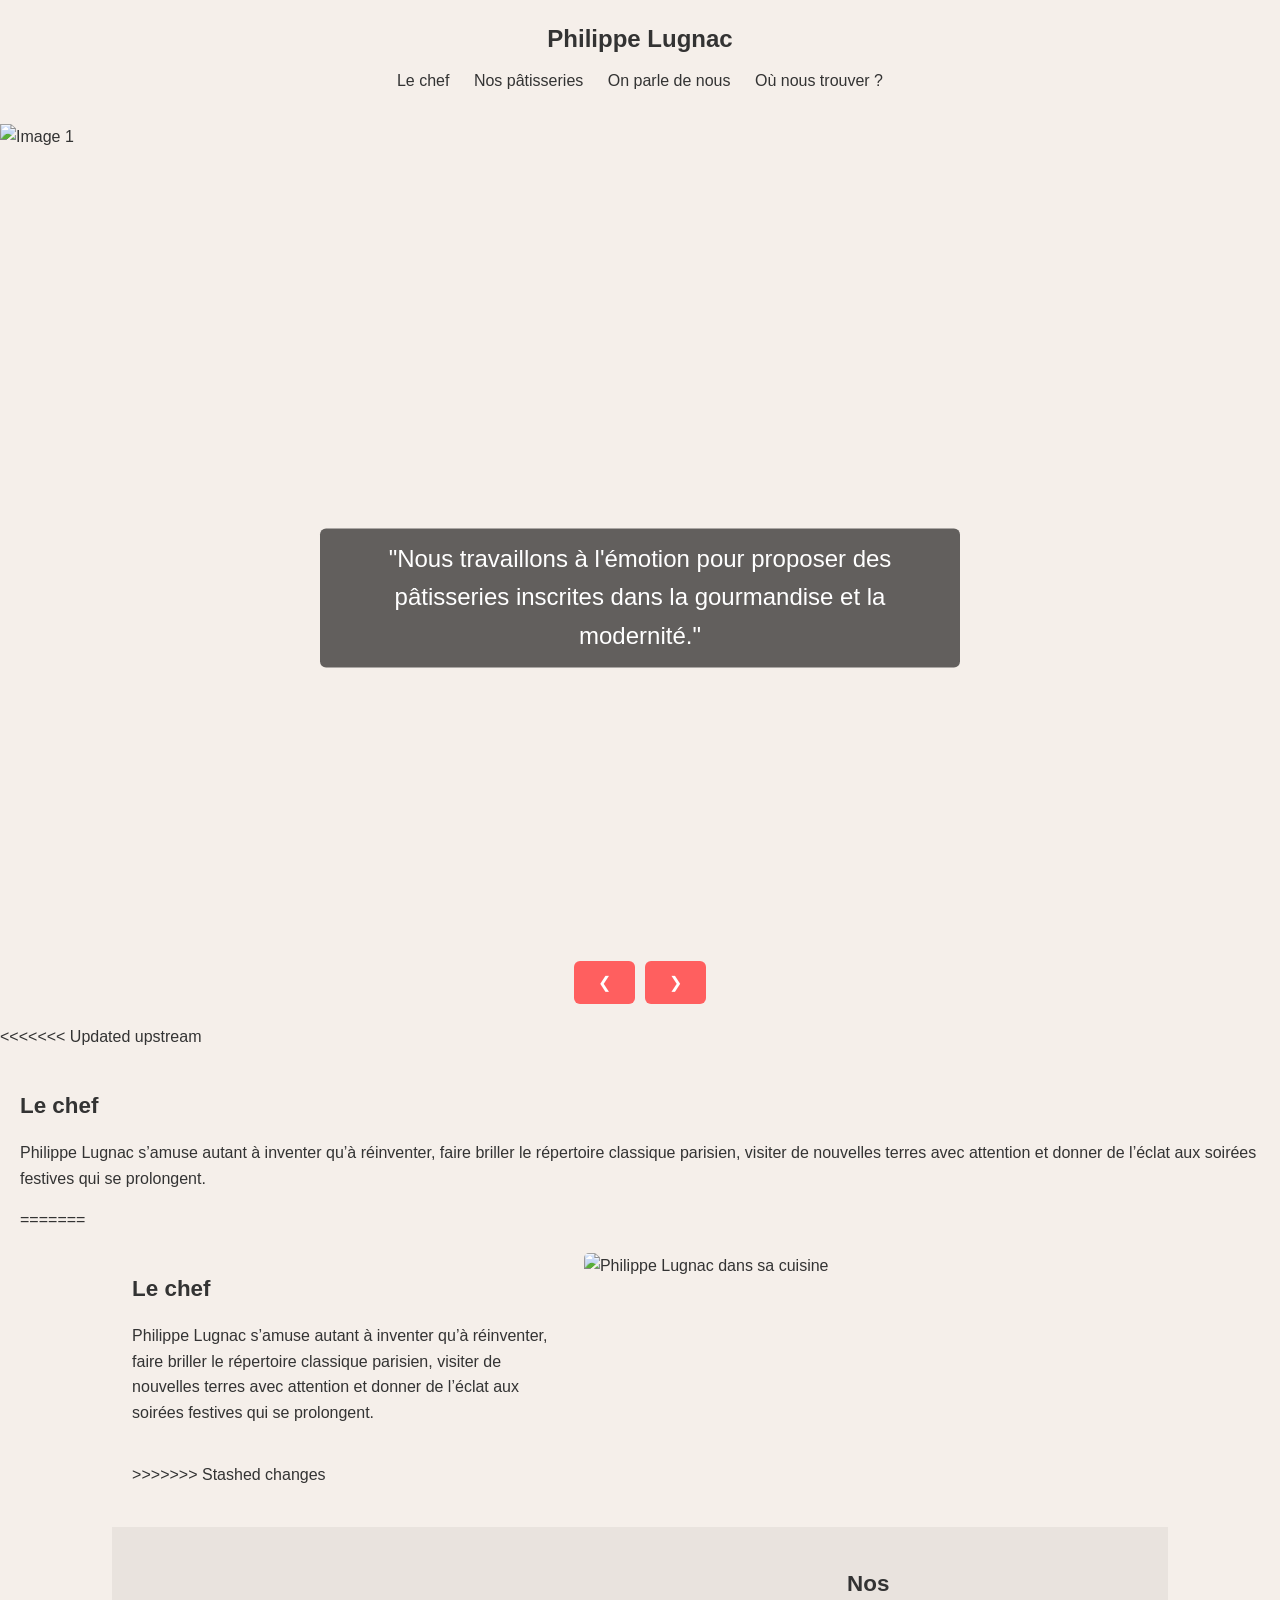
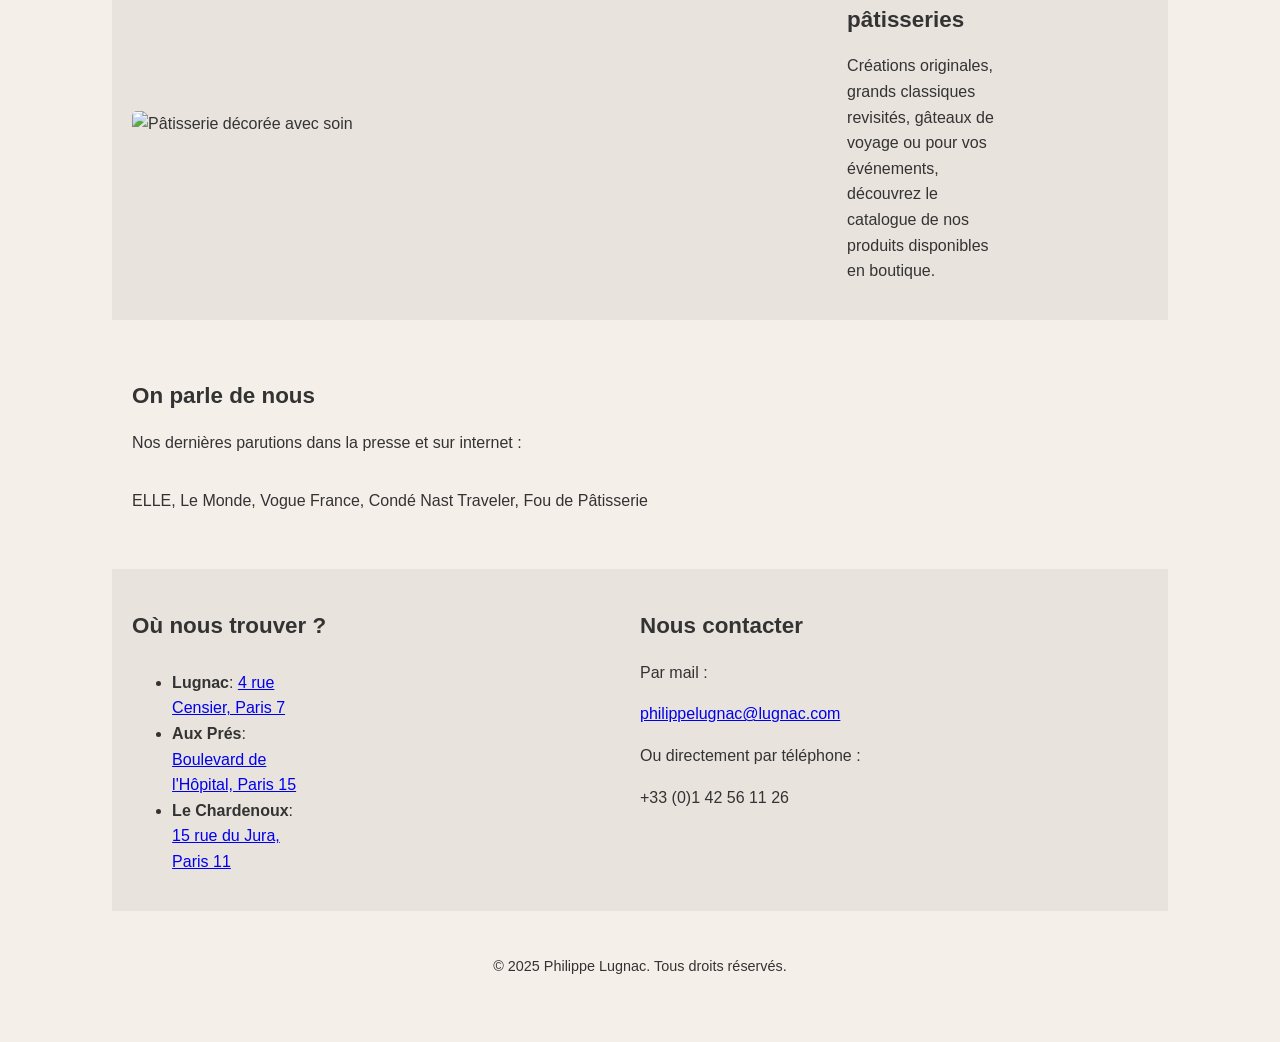
==== index.html @ 6940a1ac "add border to side" ====
<!DOCTYPE html>
<html lang="fr">

<head>
    <meta charset="UTF-8">
    <meta name="viewport" content="width=device-width, initial-scale=1.0">
    <title>Philippe Lugnac - Pâtisseries</title>
    <link rel="stylesheet" href="style.css"/>
</head>

<body>
    <header>
        <h1>Philippe Lugnac</h1>
        <nav>
            <a href="#chef">Le chef</a>
            <a href="#patisseries">Nos pâtisseries</a>
            <a href="#media">On parle de nous</a>
            <a href="#locations">Où nous trouver ?</a>
        </nav>
    </header>

    <div class="hero">
      <div class="carousel">
          <img src="hero-image1.jpg" alt="Image 1" class="carousel-image active">
          <img src="hero-image2.jpg" alt="Image 2" class="carousel-image">
          <img src="hero-image3.jpg" alt="Image 3" class="carousel-image">
          <img src="hero-image4.jpg" alt="Image 4" class="carousel-image">
      </div>
      
      <p class="hero-text">
          "Nous travaillons à l'émotion pour proposer des pâtisseries inscrites dans la gourmandise et la modernité."
      </p>
  
      <div class="carousel-controls">
          <button class="carousel-btn prev" onclick="prevImage()">&#10094;</button>
          <button class="carousel-btn next" onclick="nextImage()">&#10095;</button>
      </div>
    </div>
<<<<<<< Updated upstream
  
    <main>
        <section id="chef" class="chef">
            <div class="content">
                <div>
                    <h2>Le chef</h2>
                    <p>Philippe Lugnac s’amuse autant à inventer qu’à réinventer, faire briller le répertoire classique
                        parisien, visiter de nouvelles terres avec attention et donner de l’éclat aux soirées festives
                        qui se prolongent.</p>
=======

    <div class="flex">
        <div class="border-left"></div>
        <main>
            <section id="chef" class="chef">
                <div class="content">
                    <div>
                        <h2>Le chef</h2>
                        <p>Philippe Lugnac s’amuse autant à inventer qu’à réinventer, faire briller le répertoire
                            classique
                            parisien, visiter de nouvelles terres avec attention et donner de l’éclat aux soirées
                            festives
                            qui se prolongent.</p>
                    </div>
                    <img src="chef.jpg" alt="Philippe Lugnac dans sa cuisine">
>>>>>>> Stashed changes
                </div>
            </section>

            <section id="patisseries" class="patisseries">
                <div class="grid">
                    <img src="gateau.jpg" alt="Pâtisserie décorée avec soin">
                    <div>
                        <h2>Nos pâtisseries</h2>
                        <p>Créations originales, grands classiques revisités, gâteaux de voyage ou pour vos événements,
                            découvrez le catalogue de nos produits disponibles en boutique.</p>
                    </div>
                </div>
            </section>

            <section id="media" class="media">
                <h2>On parle de nous</h2>
                <p>Nos dernières parutions dans la presse et sur internet :</p>
                <div class="content">
                    <p>ELLE, Le Monde, Vogue France, Condé Nast Traveler, Fou de Pâtisserie</p>
                </div>
            </section>

            <section id="locationsContact" class="locationsContact">
                <div>
                    <h2>Où nous trouver ?</h2>
                    <div class="grid">
                        <ul>
                            <li><strong>Lugnac</strong>: <a
                                    href="https://www.google.fr/maps/place/4+Rue+Censier,+75005+Paris/@48.8410919,2.3526616,721m/data=!3m2!1e3!4b1!4m6!3m5!1s0x47e671f1f4104b53:0x43e3cbe39e9ac673!8m2!3d48.8410919!4d2.3552365!16s%2Fg%2F11kj0jx6jg?entry=ttu&g_ep=EgoyMDI1MDIxMS4wIKXMDSoASAFQAw%3D%3D">
                                    4 rue Censier, Paris 7
                                </a>
                            </li>
                            <li><strong>Aux Prés</strong>: <a
                                    href="https://www.google.fr/maps/place/Bd+de+l'H%C3%B4pital,+Paris/@48.8377865,2.3576212,1442m/data=!3m2!1e3!4b1!4m6!3m5!1s0x47e671f486441fa9:0x172c6bb691c3df2e!8m2!3d48.8377865!4d2.3601961!16zL20vMGIwMzY3?entry=ttu&g_ep=EgoyMDI1MDIxMC4wIKXMDSoASAFQAw%3D%3D">
                                    Boulevard de l'Hôpital, Paris 15
                                </a>
                            </li>
                            <li><strong>Le Chardenoux</strong>: <a
                                    href="https://www.google.fr/maps/place/15+Rue+du+Jura,+75013+Paris/@48.8371371,2.3513052,1442m/data=!3m2!1e3!4b1!4m6!3m5!1s0x47e671f2e81a700d:0xc16e8543b4608ac7!8m2!3d48.8371372!4d2.3561761!16s%2Fg%2F11cs6p7qyv?entry=ttu&g_ep=EgoyMDI1MDIxMC4wIKXMDSoASAFQAw%3D%3D">
                                    15 rue du Jura, Paris 11
                                </a>
                            </li>
                        </ul>
                    </div>
                </div>

                <div id="">
                    <h2>Nous contacter</h2>
                    <p>Par mail :</p>
                    <a href="mailto:philippelugnac@lugnac.com">philippelugnac@lugnac.com</a>
                    <p>Ou directement par téléphone : </p>
                    <p>+33 (0)1 42 56 11 26</p>
                </div>
            </section>
        </main>
        <div class="border-right"></div>
    </div>
    <footer>
        <p>&copy; 2025 Philippe Lugnac. Tous droits réservés.</p>
    </footer>
    <script src="script.js"></script>
  </body>
</html>
---- style.css ----
body {
  font-family: Arial, sans-serif;
  line-height: 1.6;
  margin: 0;
  padding: 0;
  color: #333;
  background-color: #F5EFEA;
}

header {
  text-align: center;
  padding: 20px;
  background-color: #F5EFEA;
}

header h1 {
  font-size: 1.5rem;
  margin: 0;
}

nav {
  margin: 10px 0;
}

nav a {
  margin: 0 10px;
  text-decoration: none;
  color: #333;
  font-size: 1rem;
}

.flex {
  display: flex;
  justify-content: space-between;
}

.border-left {
  width: 33%;
  height: 100vh;
}

.border-right {
  width: 33%;
  height: 100vh;
}

.hero {
  position: relative;
  width: 100vw; /* Prend 100% de la largeur de la fenêtre */
  height: 100vh; /* Hauteur égale à la hauteur de la fenêtre */
  overflow: hidden;
}

.carousel {
  position: relative;
  width: 100vw;
  height: 100vh;
}

.carousel-image {
  width: 100vw;
  height: 100vh;
  object-fit: cover; /* Remplit l'espace sans déformation */
  display: none;
  transition: opacity 0.5s ease;
}

.carousel-image.active {
  display: block;
  opacity: 1;
}

.hero-text {
  position: absolute;
  top: 50%;
  left: 50%;
  transform: translate(-50%, -50%);
  color: white;
  background-color: rgba(0, 0, 0, 0.6);
  padding: 12px 24px;
  border-radius: 6px;
  font-size: 24px;
  text-align: center;
  max-width: 80%;
}

.carousel-controls {
  position: absolute;
  bottom: 20px;
  left: 50%;
  transform: translateX(-50%);
  display: flex;
  gap: 10px;
}

.carousel-btn {
  background-color: #ff5f5f;
  color: white;
  padding: 12px 24px;
  border: none;
  border-radius: 6px;
  font-size: 16px;
  cursor: pointer;
  transition: background-color 0.3s ease;
}

.carousel-btn:hover {
  background-color: #e04d4d;
}

@media (max-width: 768px) {
  .hero-text {
      font-size: 18px;
      padding: 8px 16px;
  }

  .carousel-btn {
      padding: 10px 20px;
      font-size: 14px;
  }
}

section {
  padding: 20px;
}

.chef, .patisseries, .media, .locationsContact {
  margin-bottom: 20px;
}

.chef img {
  width: 564px;
  height: 702px;
}

.patisseries {
  background-color: #e9e3de;
}

.patisseries img {
  width: 710px;
  height: 533px;
}

.locationsContact {
  background-color: #e9e3de;
  display: flex;
  justify-content: space-around;
}

.locationsContact img {
  width: 564px;
  height: 404px;
}

h2 {
  font-size: 1.4rem;
  margin-bottom: 10px;
}

.content {
  display: flex;
  flex-wrap: wrap;
  gap: 20px;
}

.grid {
  display: grid;
  align-items: center; 
  grid-template-columns: 1fr 1fr 1fr;
  column-gap: 5px;
}

.content img {
  max-width: 100%;
  height: auto;
  border-radius: 5px;
}

.content div {
  flex: 1 1 300px;
}

footer {
  text-align: center;
  padding: 10px;
  background-color: #F5EFEA;
  font-size: 0.9rem;
}
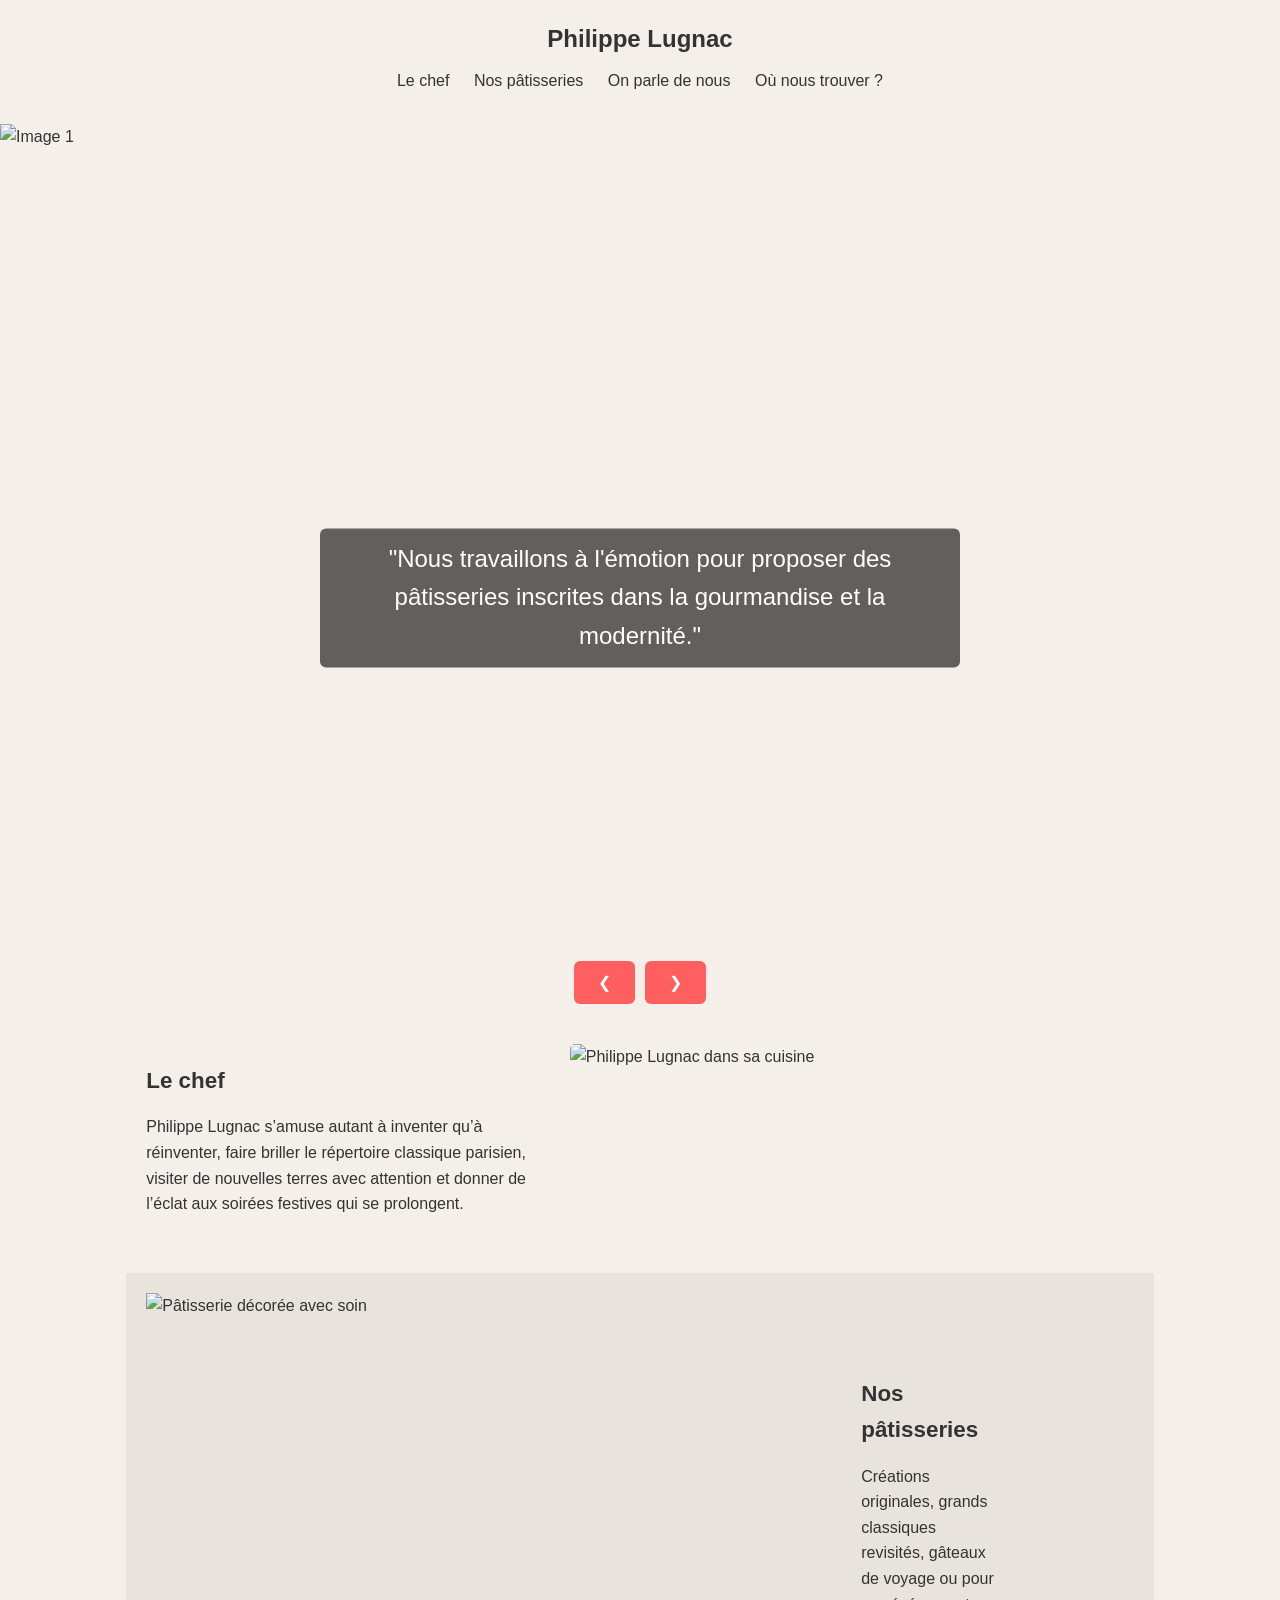
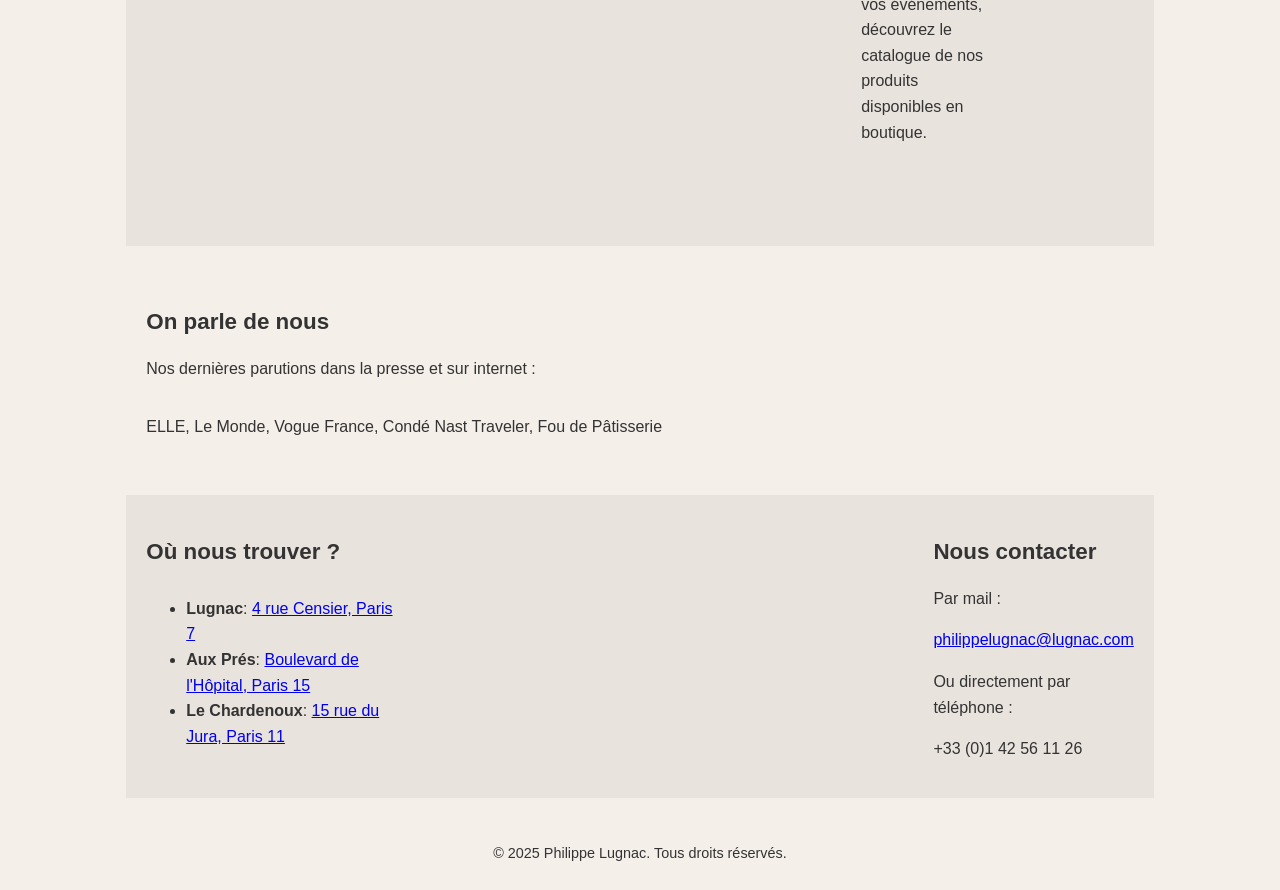
==== commit b127c0d4: "fix github" ====
--- a/index.html
+++ b/index.html
@@ -36,17 +36,6 @@
           <button class="carousel-btn next" onclick="nextImage()">&#10095;</button>
       </div>
     </div>
-<<<<<<< Updated upstream
-  
-    <main>
-        <section id="chef" class="chef">
-            <div class="content">
-                <div>
-                    <h2>Le chef</h2>
-                    <p>Philippe Lugnac s’amuse autant à inventer qu’à réinventer, faire briller le répertoire classique
-                        parisien, visiter de nouvelles terres avec attention et donner de l’éclat aux soirées festives
-                        qui se prolongent.</p>
-=======
 
     <div class="flex">
         <div class="border-left"></div>
@@ -62,7 +51,6 @@
                             qui se prolongent.</p>
                     </div>
                     <img src="chef.jpg" alt="Philippe Lugnac dans sa cuisine">
->>>>>>> Stashed changes
                 </div>
             </section>
 
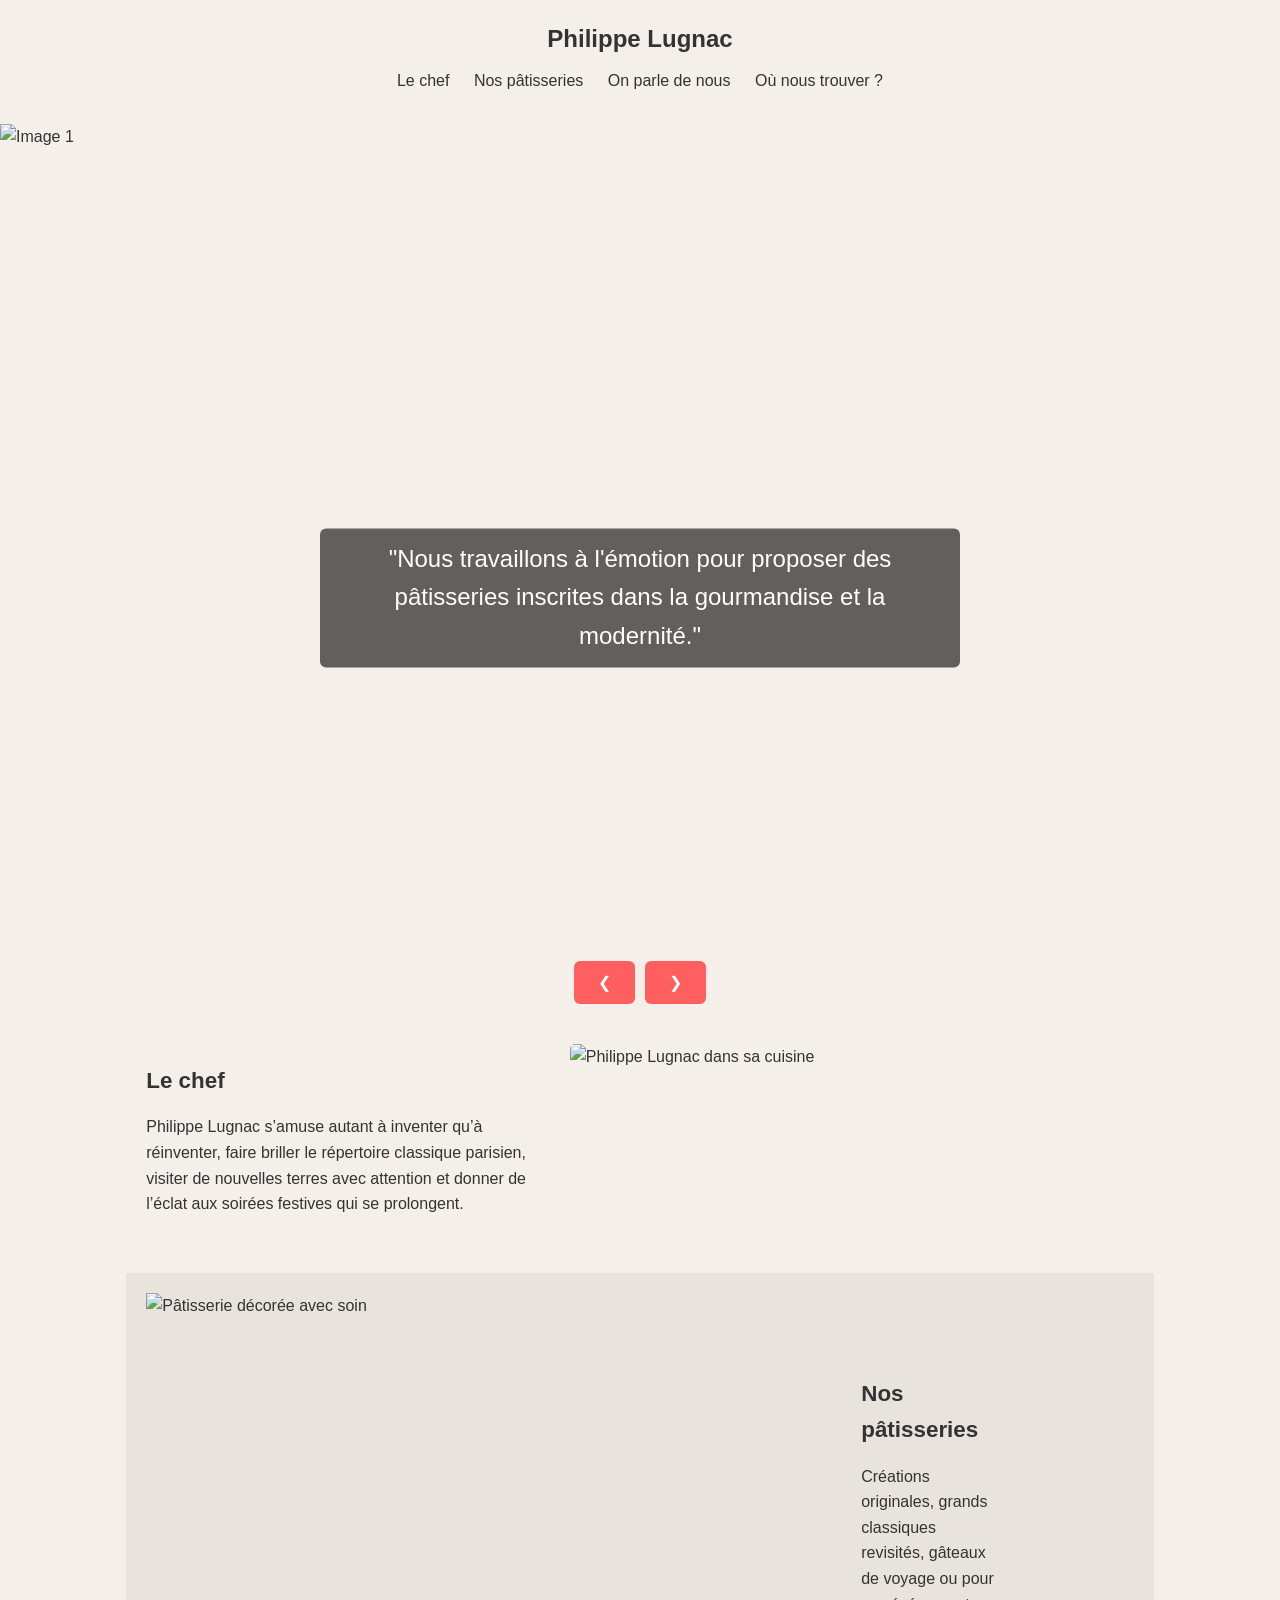
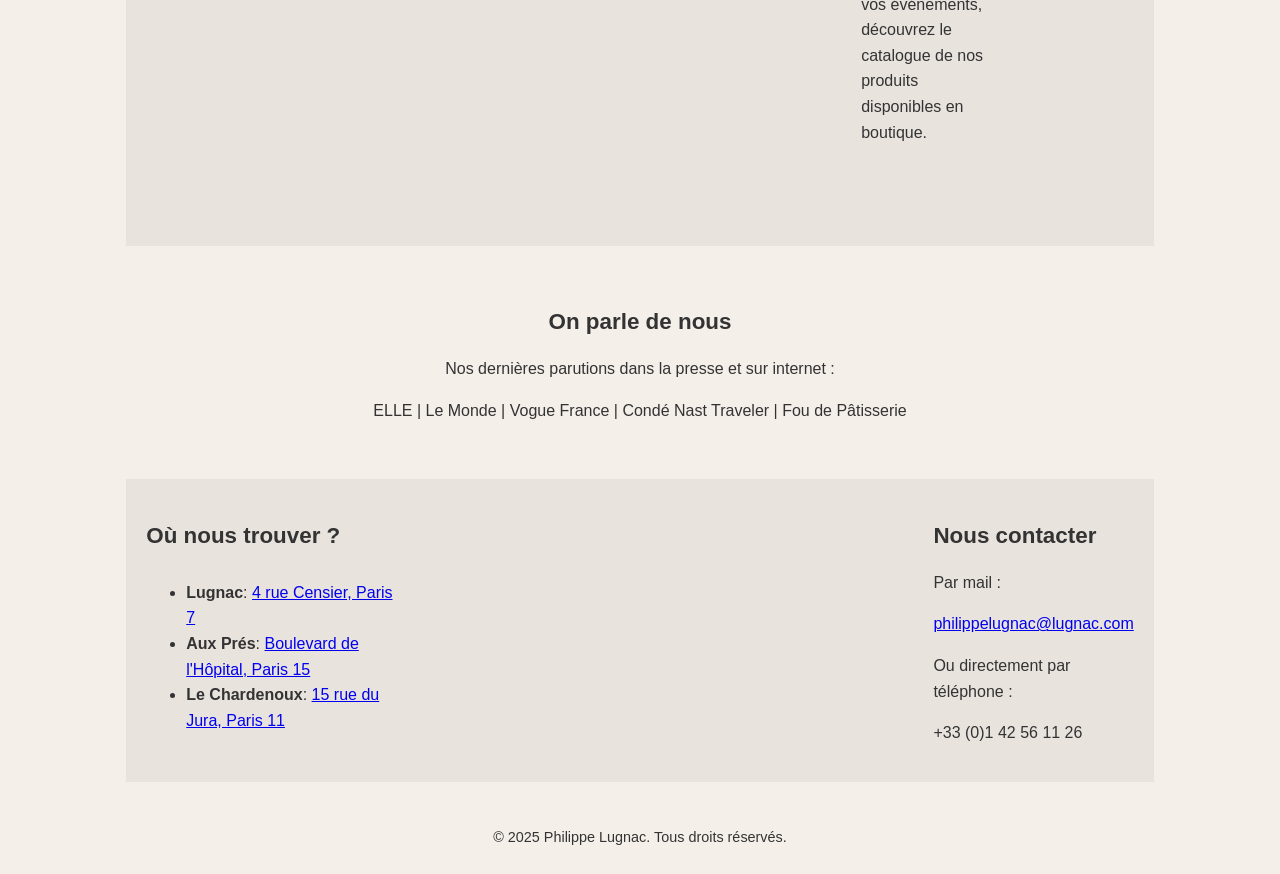
==== commit d3e174d9: "commit" ====
--- a/index.html
+++ b/index.html
@@ -68,8 +68,8 @@
             <section id="media" class="media">
                 <h2>On parle de nous</h2>
                 <p>Nos dernières parutions dans la presse et sur internet :</p>
-                <div class="content">
-                    <p>ELLE, Le Monde, Vogue France, Condé Nast Traveler, Fou de Pâtisserie</p>
+                <div>
+                    <p>ELLE | Le Monde | Vogue France | Condé Nast Traveler | Fou de Pâtisserie</p>
                 </div>
             </section>
 
--- a/style.css
+++ b/style.css
@@ -148,6 +148,10 @@
   justify-content: space-around;
 }
 
+.media {
+  text-align: center;
+}
+
 .locationsContact img {
   width: 564px;
   height: 404px;
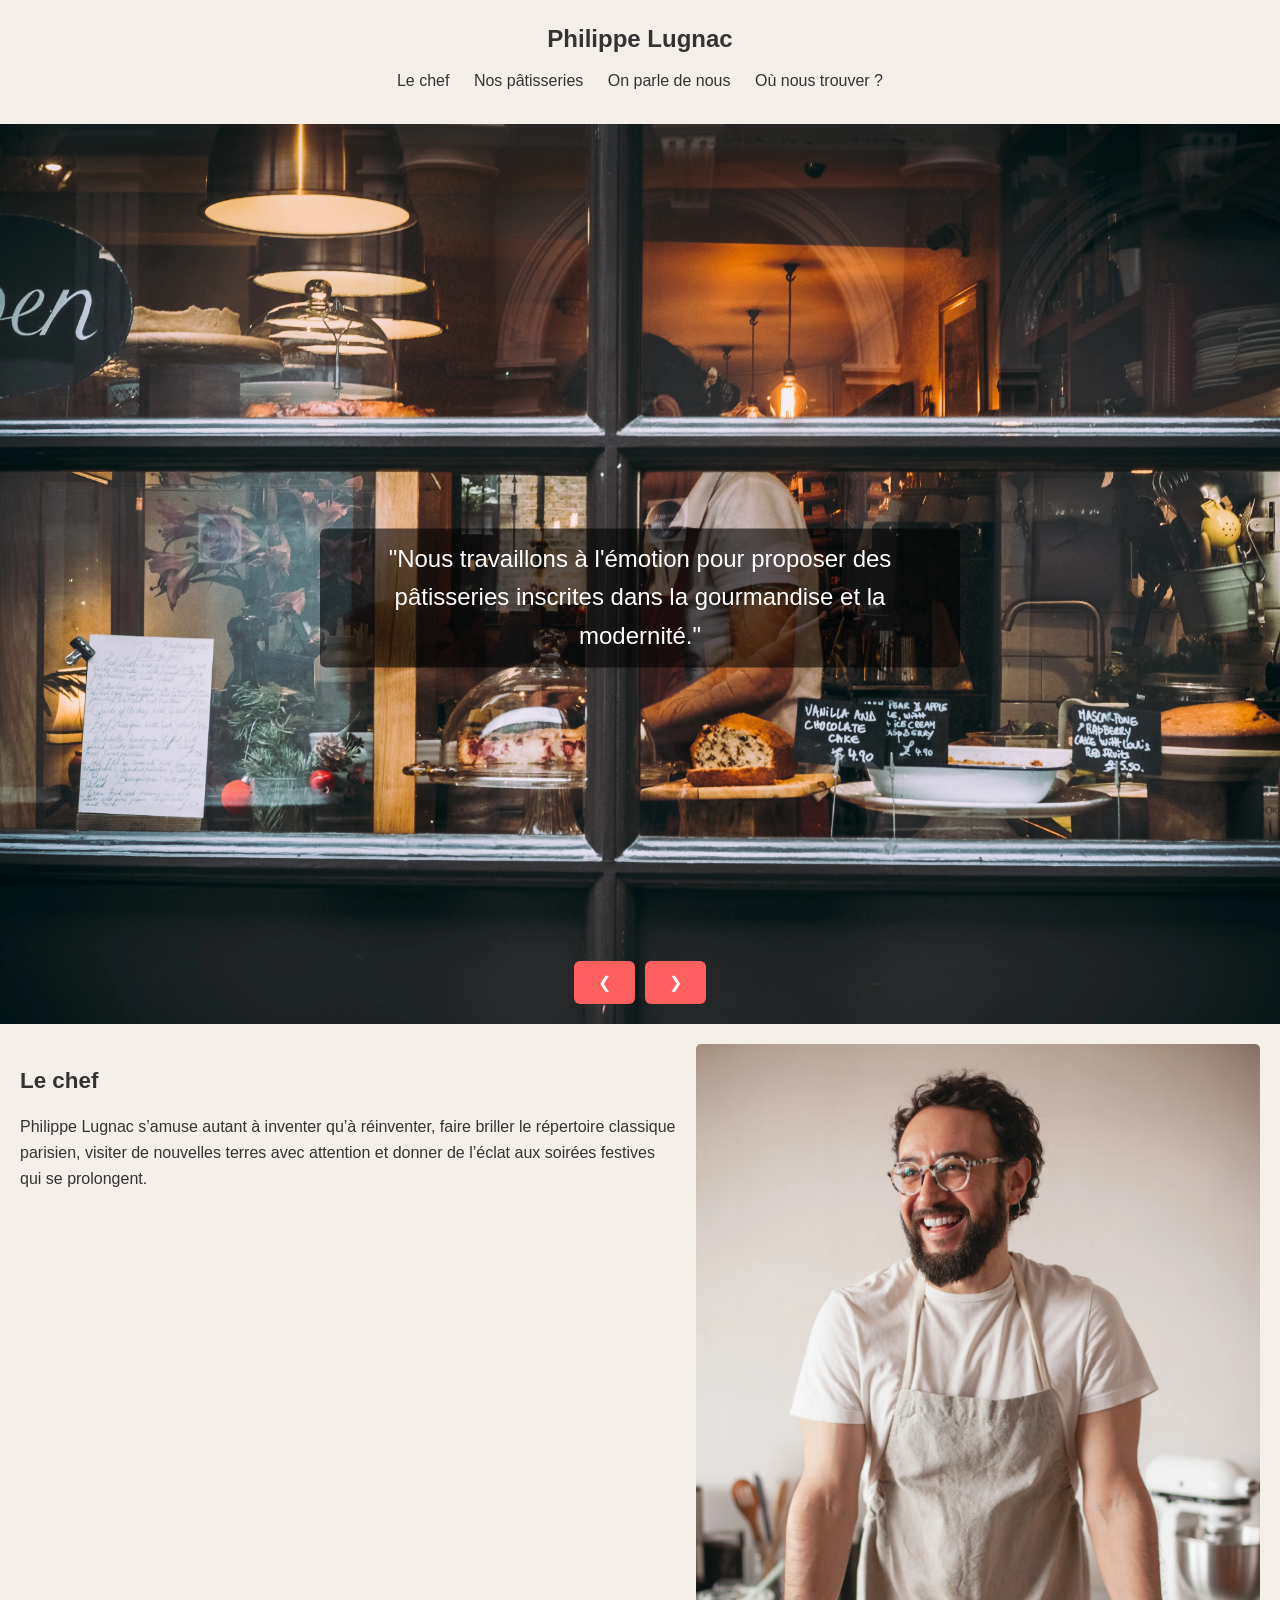
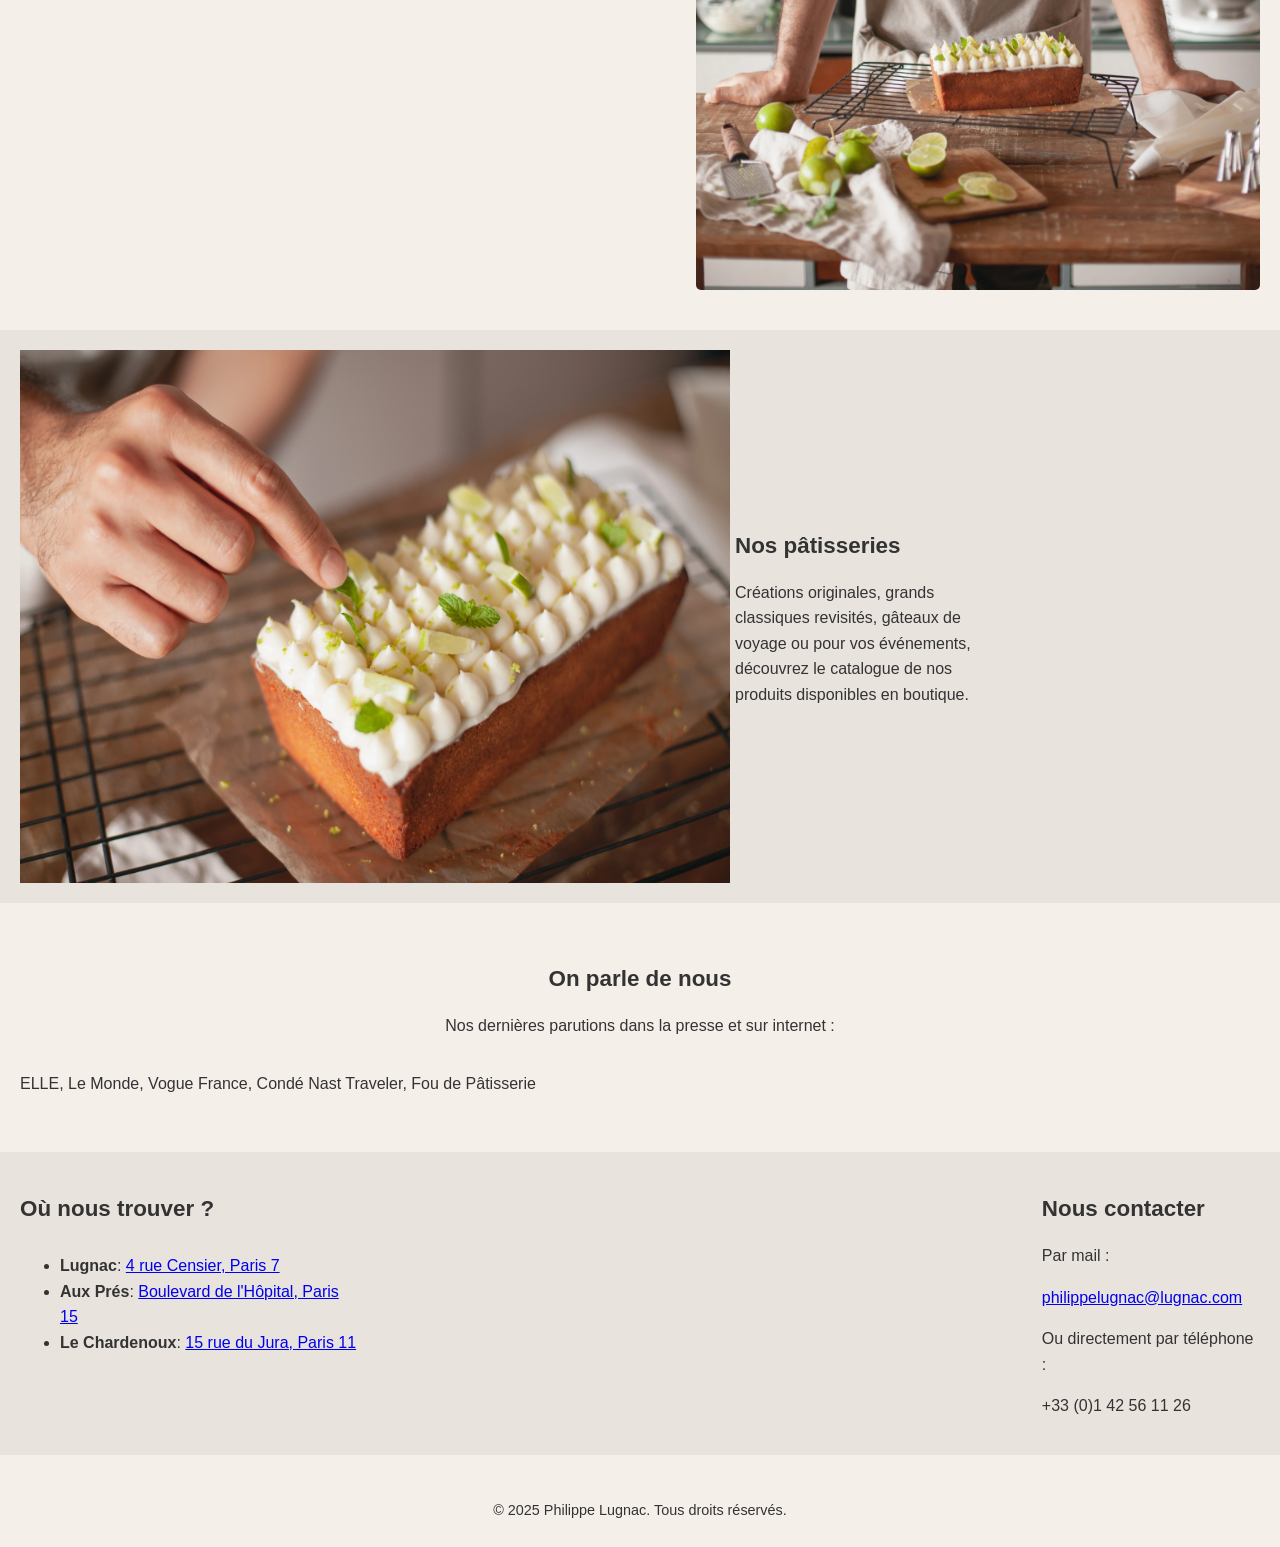
==== commit 1cccd517: "change to webp" ====
--- a/index.html
+++ b/index.html
@@ -21,10 +21,10 @@
 
     <div class="hero">
       <div class="carousel">
-          <img src="hero-image1.jpg" alt="Image 1" class="carousel-image active">
-          <img src="hero-image2.jpg" alt="Image 2" class="carousel-image">
-          <img src="hero-image3.jpg" alt="Image 3" class="carousel-image">
-          <img src="hero-image4.jpg" alt="Image 4" class="carousel-image">
+          <img src="hero-image1.webp" alt="Image 1" class="carousel-image active">
+          <img src="hero-image2.webp" alt="Image 2" class="carousel-image">
+          <img src="hero-image3.webp" alt="Image 3" class="carousel-image">
+          <img src="hero-image4.webp" alt="Image 4" class="carousel-image">
       </div>
       
       <p class="hero-text">
@@ -36,78 +36,73 @@
           <button class="carousel-btn next" onclick="nextImage()">&#10095;</button>
       </div>
     </div>
+  
+    <main>
+        <section id="chef" class="chef">
+            <div class="content">
+                <div>
+                    <h2>Le chef</h2>
+                    <p>Philippe Lugnac s’amuse autant à inventer qu’à réinventer, faire briller le répertoire classique
+                        parisien, visiter de nouvelles terres avec attention et donner de l’éclat aux soirées festives
+                        qui se prolongent.</p>
+                </div>
+                <img src="chef.webp" alt="Philippe Lugnac dans sa cuisine">
+            </div>
+        </section>
 
-    <div class="flex">
-        <div class="border-left"></div>
-        <main>
-            <section id="chef" class="chef">
-                <div class="content">
-                    <div>
-                        <h2>Le chef</h2>
-                        <p>Philippe Lugnac s’amuse autant à inventer qu’à réinventer, faire briller le répertoire
-                            classique
-                            parisien, visiter de nouvelles terres avec attention et donner de l’éclat aux soirées
-                            festives
-                            qui se prolongent.</p>
-                    </div>
-                    <img src="chef.jpg" alt="Philippe Lugnac dans sa cuisine">
+        <section id="patisseries" class="patisseries">
+            <div class="grid">
+                <img src="gateau.webp" alt="Pâtisserie décorée avec soin">
+                <div>
+                    <h2>Nos pâtisseries</h2>
+                    <p>Créations originales, grands classiques revisités, gâteaux de voyage ou pour vos événements,
+                        découvrez le catalogue de nos produits disponibles en boutique.</p>
                 </div>
-            </section>
+            </div>
+        </section>
 
-            <section id="patisseries" class="patisseries">
+        <section id="media" class="media">
+            <h2>On parle de nous</h2>
+            <p>Nos dernières parutions dans la presse et sur internet :</p>
+            <div class="content">
+                <p>ELLE, Le Monde, Vogue France, Condé Nast Traveler, Fou de Pâtisserie</p>
+            </div>
+        </section>
+
+        <section id="locationsContact" class="locationsContact">
+            <div>
+                <h2>Où nous trouver ?</h2>
                 <div class="grid">
-                    <img src="gateau.jpg" alt="Pâtisserie décorée avec soin">
-                    <div>
-                        <h2>Nos pâtisseries</h2>
-                        <p>Créations originales, grands classiques revisités, gâteaux de voyage ou pour vos événements,
-                            découvrez le catalogue de nos produits disponibles en boutique.</p>
-                    </div>
+                    <ul>
+                        <li><strong>Lugnac</strong>: <a
+                                href="https://www.google.fr/maps/place/4+Rue+Censier,+75005+Paris/@48.8410919,2.3526616,721m/data=!3m2!1e3!4b1!4m6!3m5!1s0x47e671f1f4104b53:0x43e3cbe39e9ac673!8m2!3d48.8410919!4d2.3552365!16s%2Fg%2F11kj0jx6jg?entry=ttu&g_ep=EgoyMDI1MDIxMS4wIKXMDSoASAFQAw%3D%3D">
+                                4 rue Censier, Paris 7
+                            </a>
+                        </li>
+                        <li><strong>Aux Prés</strong>: <a
+                                href="https://www.google.fr/maps/place/Bd+de+l'H%C3%B4pital,+Paris/@48.8377865,2.3576212,1442m/data=!3m2!1e3!4b1!4m6!3m5!1s0x47e671f486441fa9:0x172c6bb691c3df2e!8m2!3d48.8377865!4d2.3601961!16zL20vMGIwMzY3?entry=ttu&g_ep=EgoyMDI1MDIxMC4wIKXMDSoASAFQAw%3D%3D">
+                                Boulevard de l'Hôpital, Paris 15
+                            </a>
+                        </li>
+                        <li><strong>Le Chardenoux</strong>: <a
+                                href="https://www.google.fr/maps/place/15+Rue+du+Jura,+75013+Paris/@48.8371371,2.3513052,1442m/data=!3m2!1e3!4b1!4m6!3m5!1s0x47e671f2e81a700d:0xc16e8543b4608ac7!8m2!3d48.8371372!4d2.3561761!16s%2Fg%2F11cs6p7qyv?entry=ttu&g_ep=EgoyMDI1MDIxMC4wIKXMDSoASAFQAw%3D%3D">
+                                15 rue du Jura, Paris 11
+                            </a>
+                        </li>
+                    </ul>
                 </div>
-            </section>
+            </div>
 
-            <section id="media" class="media">
-                <h2>On parle de nous</h2>
-                <p>Nos dernières parutions dans la presse et sur internet :</p>
-                <div>
-                    <p>ELLE | Le Monde | Vogue France | Condé Nast Traveler | Fou de Pâtisserie</p>
-                </div>
-            </section>
+            <div id="">
+                <h2>Nous contacter</h2>
+                <p>Par mail :</p>
+                <a href="mailto:philippelugnac@lugnac.com">philippelugnac@lugnac.com</a>
+                <p>Ou directement par téléphone : </p>
+                <p>+33 (0)1 42 56 11 26</p>
+            </div>
+        </section>
+    </main>
 
-            <section id="locationsContact" class="locationsContact">
-                <div>
-                    <h2>Où nous trouver ?</h2>
-                    <div class="grid">
-                        <ul>
-                            <li><strong>Lugnac</strong>: <a
-                                    href="https://www.google.fr/maps/place/4+Rue+Censier,+75005+Paris/@48.8410919,2.3526616,721m/data=!3m2!1e3!4b1!4m6!3m5!1s0x47e671f1f4104b53:0x43e3cbe39e9ac673!8m2!3d48.8410919!4d2.3552365!16s%2Fg%2F11kj0jx6jg?entry=ttu&g_ep=EgoyMDI1MDIxMS4wIKXMDSoASAFQAw%3D%3D">
-                                    4 rue Censier, Paris 7
-                                </a>
-                            </li>
-                            <li><strong>Aux Prés</strong>: <a
-                                    href="https://www.google.fr/maps/place/Bd+de+l'H%C3%B4pital,+Paris/@48.8377865,2.3576212,1442m/data=!3m2!1e3!4b1!4m6!3m5!1s0x47e671f486441fa9:0x172c6bb691c3df2e!8m2!3d48.8377865!4d2.3601961!16zL20vMGIwMzY3?entry=ttu&g_ep=EgoyMDI1MDIxMC4wIKXMDSoASAFQAw%3D%3D">
-                                    Boulevard de l'Hôpital, Paris 15
-                                </a>
-                            </li>
-                            <li><strong>Le Chardenoux</strong>: <a
-                                    href="https://www.google.fr/maps/place/15+Rue+du+Jura,+75013+Paris/@48.8371371,2.3513052,1442m/data=!3m2!1e3!4b1!4m6!3m5!1s0x47e671f2e81a700d:0xc16e8543b4608ac7!8m2!3d48.8371372!4d2.3561761!16s%2Fg%2F11cs6p7qyv?entry=ttu&g_ep=EgoyMDI1MDIxMC4wIKXMDSoASAFQAw%3D%3D">
-                                    15 rue du Jura, Paris 11
-                                </a>
-                            </li>
-                        </ul>
-                    </div>
-                </div>
-
-                <div id="">
-                    <h2>Nous contacter</h2>
-                    <p>Par mail :</p>
-                    <a href="mailto:philippelugnac@lugnac.com">philippelugnac@lugnac.com</a>
-                    <p>Ou directement par téléphone : </p>
-                    <p>+33 (0)1 42 56 11 26</p>
-                </div>
-            </section>
-        </main>
-        <div class="border-right"></div>
-    </div>
     <footer>
         <p>&copy; 2025 Philippe Lugnac. Tous droits réservés.</p>
     </footer>
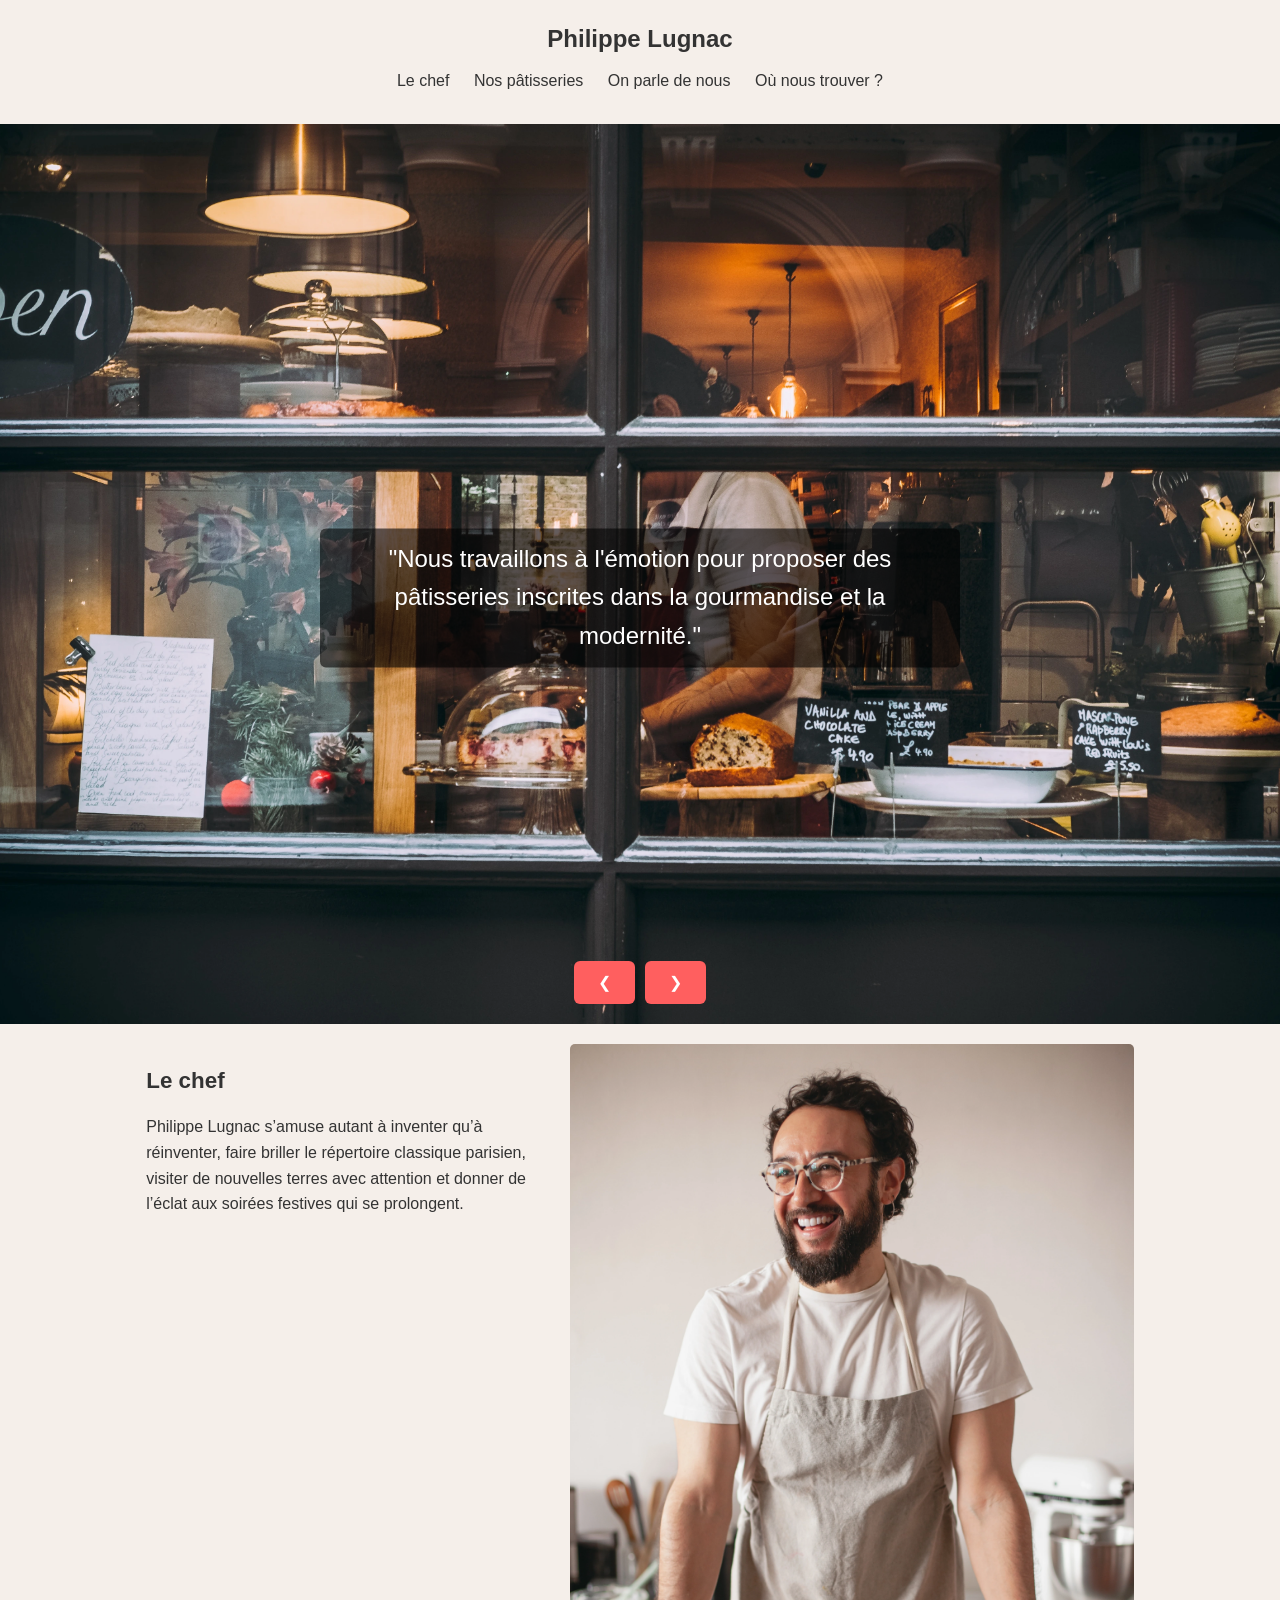
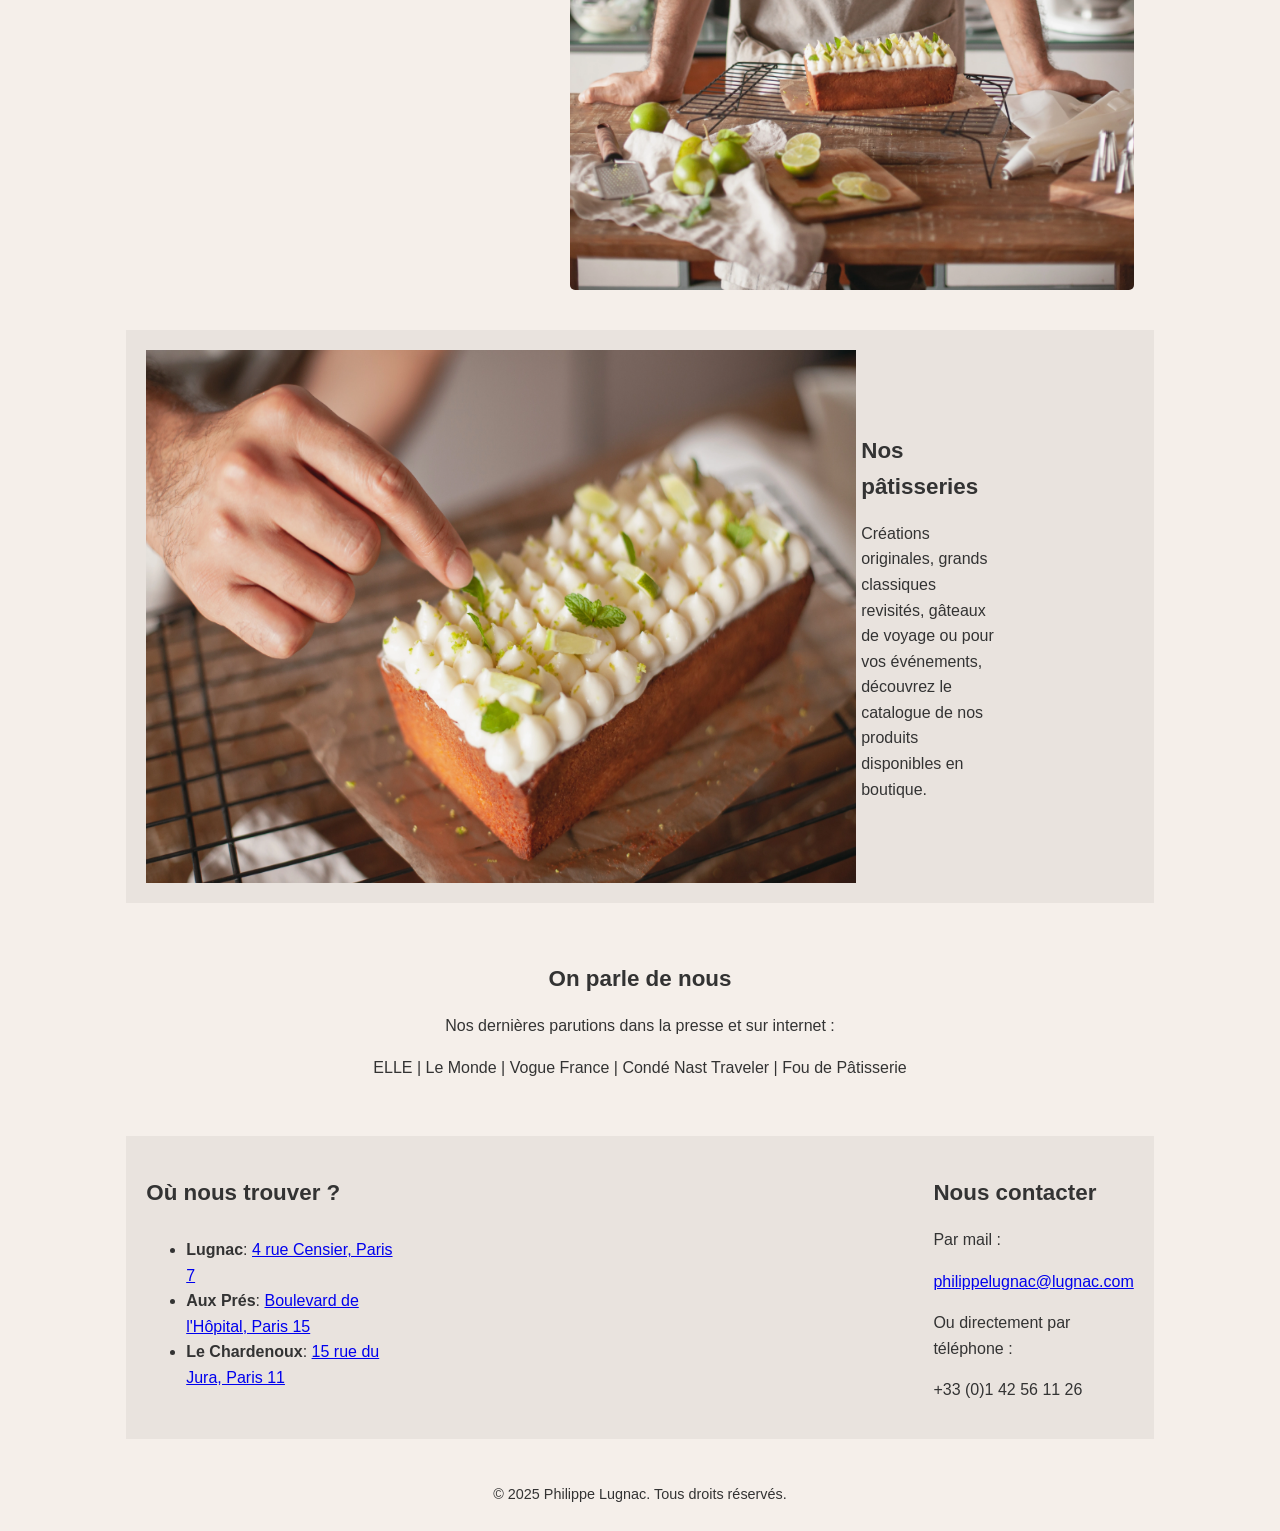
==== commit 356ded08: "change to webp" ====
--- a/index.html
+++ b/index.html
@@ -36,73 +36,78 @@
           <button class="carousel-btn next" onclick="nextImage()">&#10095;</button>
       </div>
     </div>
-  
-    <main>
-        <section id="chef" class="chef">
-            <div class="content">
+
+    <div class="flex">
+        <div class="border-left"></div>
+        <main>
+            <section id="chef" class="chef">
+                <div class="content">
+                    <div>
+                        <h2>Le chef</h2>
+                        <p>Philippe Lugnac s’amuse autant à inventer qu’à réinventer, faire briller le répertoire
+                            classique
+                            parisien, visiter de nouvelles terres avec attention et donner de l’éclat aux soirées
+                            festives
+                            qui se prolongent.</p>
+                    </div>
+                    <img src="chef.webp" alt="Philippe Lugnac dans sa cuisine">
+                </div>
+            </section>
+
+            <section id="patisseries" class="patisseries">
+                <div class="grid">
+                    <img src="gateau.webp" alt="Pâtisserie décorée avec soin">
+                    <div>
+                        <h2>Nos pâtisseries</h2>
+                        <p>Créations originales, grands classiques revisités, gâteaux de voyage ou pour vos événements,
+                            découvrez le catalogue de nos produits disponibles en boutique.</p>
+                    </div>
+                </div>
+            </section>
+
+            <section id="media" class="media">
+                <h2>On parle de nous</h2>
+                <p>Nos dernières parutions dans la presse et sur internet :</p>
                 <div>
-                    <h2>Le chef</h2>
-                    <p>Philippe Lugnac s’amuse autant à inventer qu’à réinventer, faire briller le répertoire classique
-                        parisien, visiter de nouvelles terres avec attention et donner de l’éclat aux soirées festives
-                        qui se prolongent.</p>
+                    <p>ELLE | Le Monde | Vogue France | Condé Nast Traveler | Fou de Pâtisserie</p>
                 </div>
-                <img src="chef.webp" alt="Philippe Lugnac dans sa cuisine">
-            </div>
-        </section>
+            </section>
 
-        <section id="patisseries" class="patisseries">
-            <div class="grid">
-                <img src="gateau.webp" alt="Pâtisserie décorée avec soin">
+            <section id="locationsContact" class="locationsContact">
                 <div>
-                    <h2>Nos pâtisseries</h2>
-                    <p>Créations originales, grands classiques revisités, gâteaux de voyage ou pour vos événements,
-                        découvrez le catalogue de nos produits disponibles en boutique.</p>
+                    <h2>Où nous trouver ?</h2>
+                    <div class="grid">
+                        <ul>
+                            <li><strong>Lugnac</strong>: <a
+                                    href="https://www.google.fr/maps/place/4+Rue+Censier,+75005+Paris/@48.8410919,2.3526616,721m/data=!3m2!1e3!4b1!4m6!3m5!1s0x47e671f1f4104b53:0x43e3cbe39e9ac673!8m2!3d48.8410919!4d2.3552365!16s%2Fg%2F11kj0jx6jg?entry=ttu&g_ep=EgoyMDI1MDIxMS4wIKXMDSoASAFQAw%3D%3D">
+                                    4 rue Censier, Paris 7
+                                </a>
+                            </li>
+                            <li><strong>Aux Prés</strong>: <a
+                                    href="https://www.google.fr/maps/place/Bd+de+l'H%C3%B4pital,+Paris/@48.8377865,2.3576212,1442m/data=!3m2!1e3!4b1!4m6!3m5!1s0x47e671f486441fa9:0x172c6bb691c3df2e!8m2!3d48.8377865!4d2.3601961!16zL20vMGIwMzY3?entry=ttu&g_ep=EgoyMDI1MDIxMC4wIKXMDSoASAFQAw%3D%3D">
+                                    Boulevard de l'Hôpital, Paris 15
+                                </a>
+                            </li>
+                            <li><strong>Le Chardenoux</strong>: <a
+                                    href="https://www.google.fr/maps/place/15+Rue+du+Jura,+75013+Paris/@48.8371371,2.3513052,1442m/data=!3m2!1e3!4b1!4m6!3m5!1s0x47e671f2e81a700d:0xc16e8543b4608ac7!8m2!3d48.8371372!4d2.3561761!16s%2Fg%2F11cs6p7qyv?entry=ttu&g_ep=EgoyMDI1MDIxMC4wIKXMDSoASAFQAw%3D%3D">
+                                    15 rue du Jura, Paris 11
+                                </a>
+                            </li>
+                        </ul>
+                    </div>
                 </div>
-            </div>
-        </section>
 
-        <section id="media" class="media">
-            <h2>On parle de nous</h2>
-            <p>Nos dernières parutions dans la presse et sur internet :</p>
-            <div class="content">
-                <p>ELLE, Le Monde, Vogue France, Condé Nast Traveler, Fou de Pâtisserie</p>
-            </div>
-        </section>
-
-        <section id="locationsContact" class="locationsContact">
-            <div>
-                <h2>Où nous trouver ?</h2>
-                <div class="grid">
-                    <ul>
-                        <li><strong>Lugnac</strong>: <a
-                                href="https://www.google.fr/maps/place/4+Rue+Censier,+75005+Paris/@48.8410919,2.3526616,721m/data=!3m2!1e3!4b1!4m6!3m5!1s0x47e671f1f4104b53:0x43e3cbe39e9ac673!8m2!3d48.8410919!4d2.3552365!16s%2Fg%2F11kj0jx6jg?entry=ttu&g_ep=EgoyMDI1MDIxMS4wIKXMDSoASAFQAw%3D%3D">
-                                4 rue Censier, Paris 7
-                            </a>
-                        </li>
-                        <li><strong>Aux Prés</strong>: <a
-                                href="https://www.google.fr/maps/place/Bd+de+l'H%C3%B4pital,+Paris/@48.8377865,2.3576212,1442m/data=!3m2!1e3!4b1!4m6!3m5!1s0x47e671f486441fa9:0x172c6bb691c3df2e!8m2!3d48.8377865!4d2.3601961!16zL20vMGIwMzY3?entry=ttu&g_ep=EgoyMDI1MDIxMC4wIKXMDSoASAFQAw%3D%3D">
-                                Boulevard de l'Hôpital, Paris 15
-                            </a>
-                        </li>
-                        <li><strong>Le Chardenoux</strong>: <a
-                                href="https://www.google.fr/maps/place/15+Rue+du+Jura,+75013+Paris/@48.8371371,2.3513052,1442m/data=!3m2!1e3!4b1!4m6!3m5!1s0x47e671f2e81a700d:0xc16e8543b4608ac7!8m2!3d48.8371372!4d2.3561761!16s%2Fg%2F11cs6p7qyv?entry=ttu&g_ep=EgoyMDI1MDIxMC4wIKXMDSoASAFQAw%3D%3D">
-                                15 rue du Jura, Paris 11
-                            </a>
-                        </li>
-                    </ul>
+                <div id="">
+                    <h2>Nous contacter</h2>
+                    <p>Par mail :</p>
+                    <a href="mailto:philippelugnac@lugnac.com">philippelugnac@lugnac.com</a>
+                    <p>Ou directement par téléphone : </p>
+                    <p>+33 (0)1 42 56 11 26</p>
                 </div>
-            </div>
-
-            <div id="">
-                <h2>Nous contacter</h2>
-                <p>Par mail :</p>
-                <a href="mailto:philippelugnac@lugnac.com">philippelugnac@lugnac.com</a>
-                <p>Ou directement par téléphone : </p>
-                <p>+33 (0)1 42 56 11 26</p>
-            </div>
-        </section>
-    </main>
-
+            </section>
+        </main>
+        <div class="border-right"></div>
+    </div>
     <footer>
         <p>&copy; 2025 Philippe Lugnac. Tous droits réservés.</p>
     </footer>
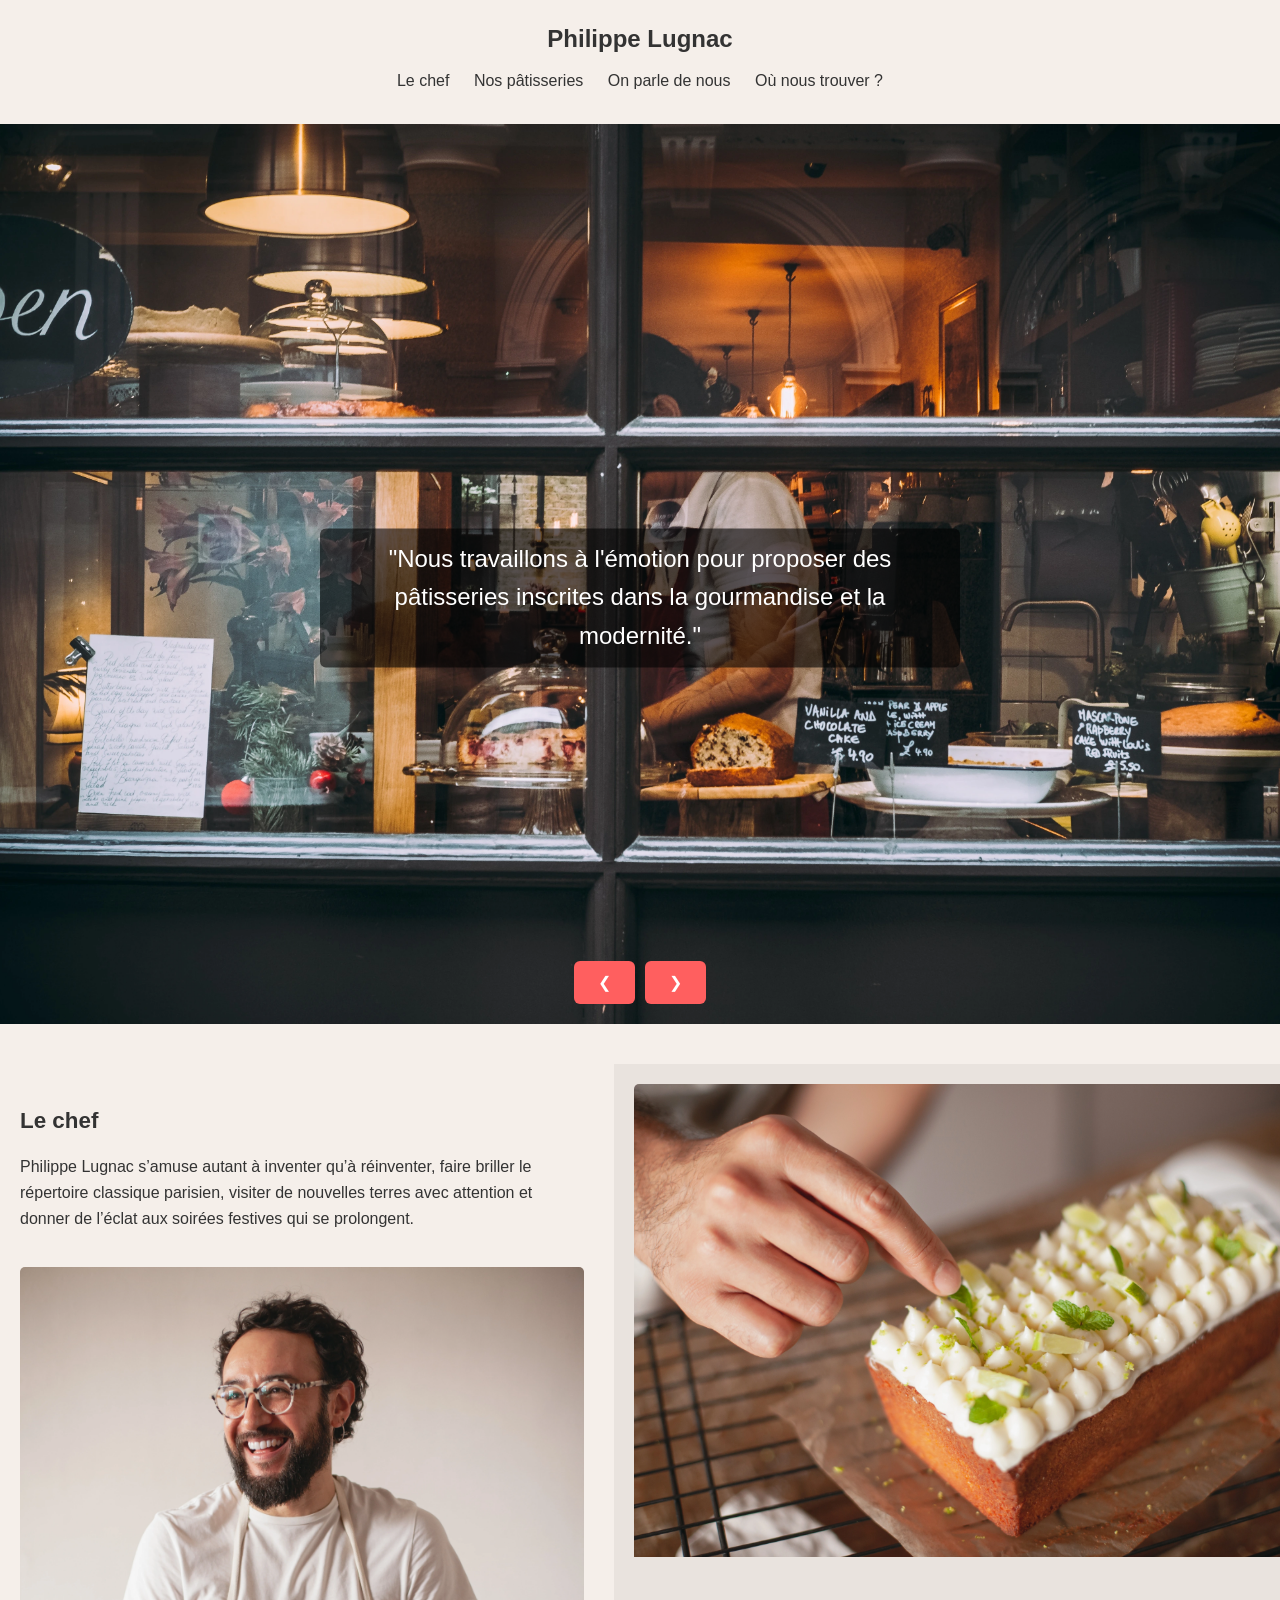
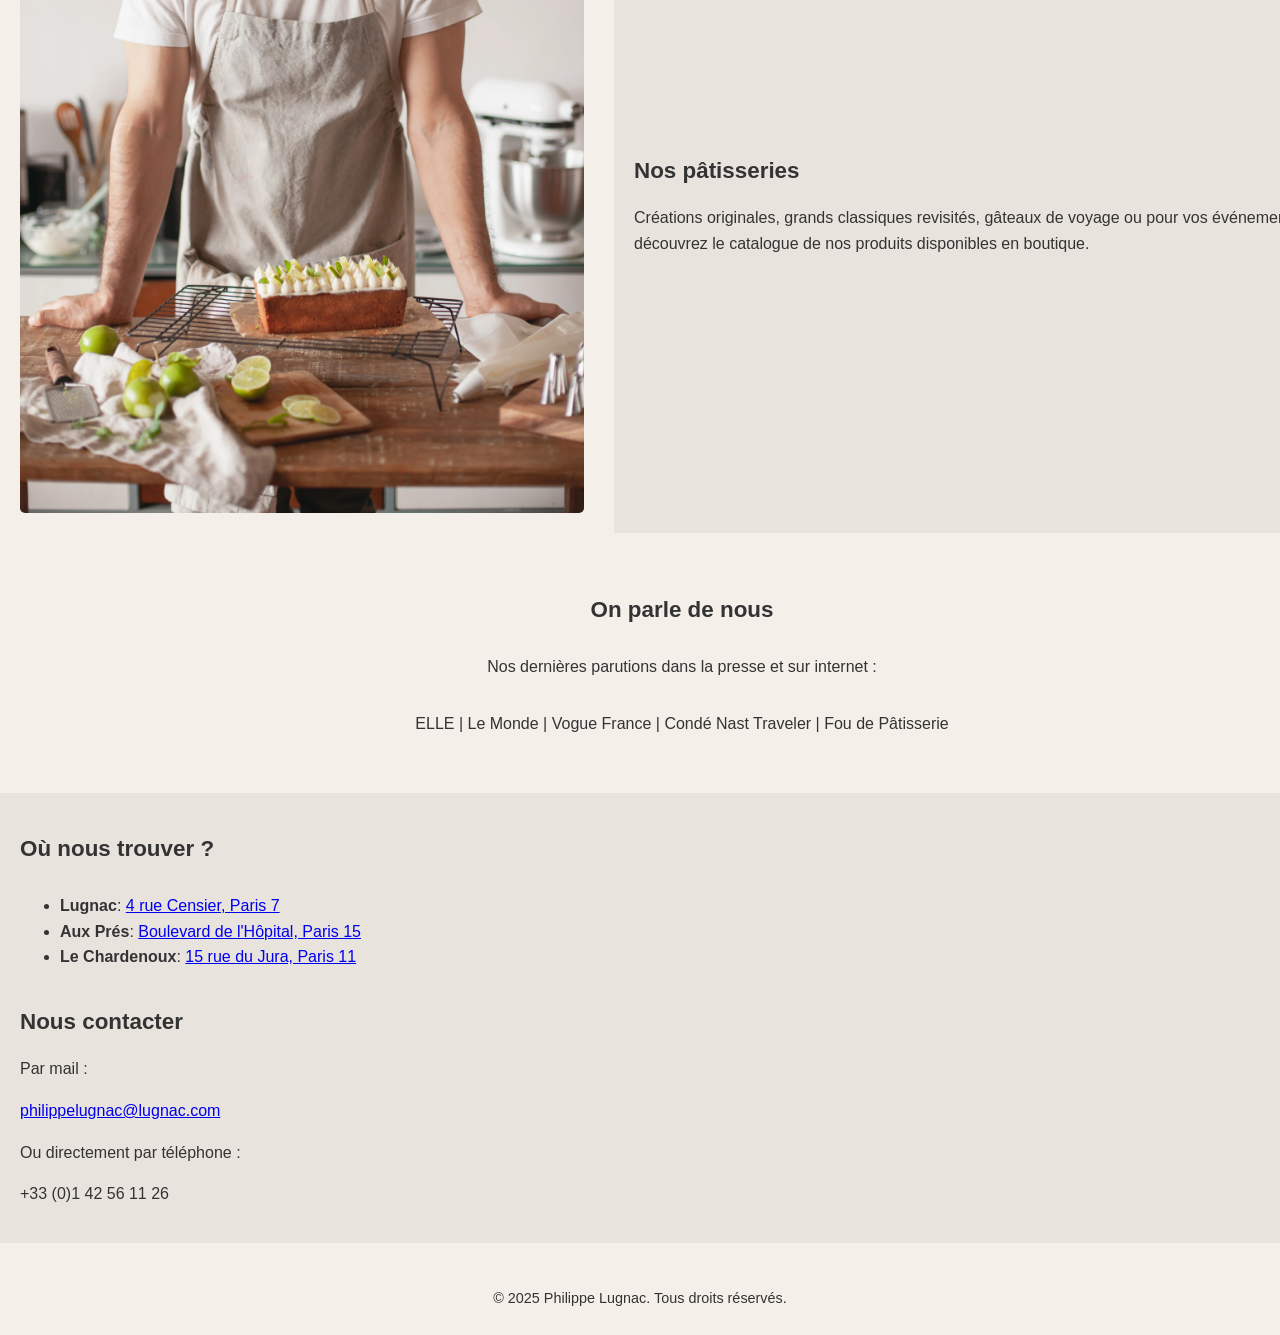
==== commit fb485998: "[~] Styling of Chef and Patisseries informations" ====
--- a/index.html
+++ b/index.html
@@ -40,30 +40,32 @@
     <div class="flex">
         <div class="border-left"></div>
         <main>
-            <section id="chef" class="chef">
-                <div class="content">
-                    <div>
-                        <h2>Le chef</h2>
-                        <p>Philippe Lugnac s’amuse autant à inventer qu’à réinventer, faire briller le répertoire
-                            classique
-                            parisien, visiter de nouvelles terres avec attention et donner de l’éclat aux soirées
-                            festives
-                            qui se prolongent.</p>
+            <div class="informations">
+                <section id="chef" class="chef">
+                    <div class="content">
+                        <div>
+                            <h2>Le chef</h2>
+                            <p>Philippe Lugnac s’amuse autant à inventer qu’à réinventer, faire briller le répertoire
+                                classique
+                                parisien, visiter de nouvelles terres avec attention et donner de l’éclat aux soirées
+                                festives
+                                qui se prolongent.</p>
+                        </div>
+                        <img src="chef.webp" alt="Philippe Lugnac dans sa cuisine">
                     </div>
-                    <img src="chef.webp" alt="Philippe Lugnac dans sa cuisine">
-                </div>
-            </section>
+                </section>
 
-            <section id="patisseries" class="patisseries">
-                <div class="grid">
-                    <img src="gateau.webp" alt="Pâtisserie décorée avec soin">
-                    <div>
-                        <h2>Nos pâtisseries</h2>
-                        <p>Créations originales, grands classiques revisités, gâteaux de voyage ou pour vos événements,
-                            découvrez le catalogue de nos produits disponibles en boutique.</p>
+                <section id="patisseries" class="patisseries">
+                    <div class="nos-patisseries">
+                        <img src="gateau.webp" alt="Pâtisserie décorée avec soin">
+                        <div>
+                            <h2>Nos pâtisseries</h2>
+                            <p>Créations originales, grands classiques revisités, gâteaux de voyage ou pour vos événements,
+                                découvrez le catalogue de nos produits disponibles en boutique.</p>
+                        </div>
                     </div>
-                </div>
-            </section>
+                </section>
+            </div>
 
             <section id="media" class="media">
                 <h2>On parle de nous</h2>
--- a/style.css
+++ b/style.css
@@ -125,6 +125,8 @@
 }
 
 .chef, .patisseries, .media, .locationsContact {
+  display: flex;
+  flex-direction: column;
   margin-bottom: 20px;
 }
 
@@ -170,19 +172,34 @@
 
 .grid {
   display: grid;
+  flex-direction: column;
   align-items: center; 
   grid-template-columns: 1fr 1fr 1fr;
   column-gap: 5px;
 }
 
-.content img {
-  max-width: 100%;
+.nos-patisseries {
+  display: flex;
+  flex-direction: column;
+  align-items: center; 
+  grid-template-columns: 1fr 1fr 1fr;
+  column-gap: 5px;
+}
+
+.nos-patisseries img {
+  padding-bottom: 25%;
+}
+
+.informations {
+  display: flex;
+  flex-direction: row;
+  gap: 10px;
+  padding-top: 40px;
+}
+
+.informations img {
   height: auto;
   border-radius: 5px;
-}
-
-.content div {
-  flex: 1 1 300px;
 }
 
 footer {
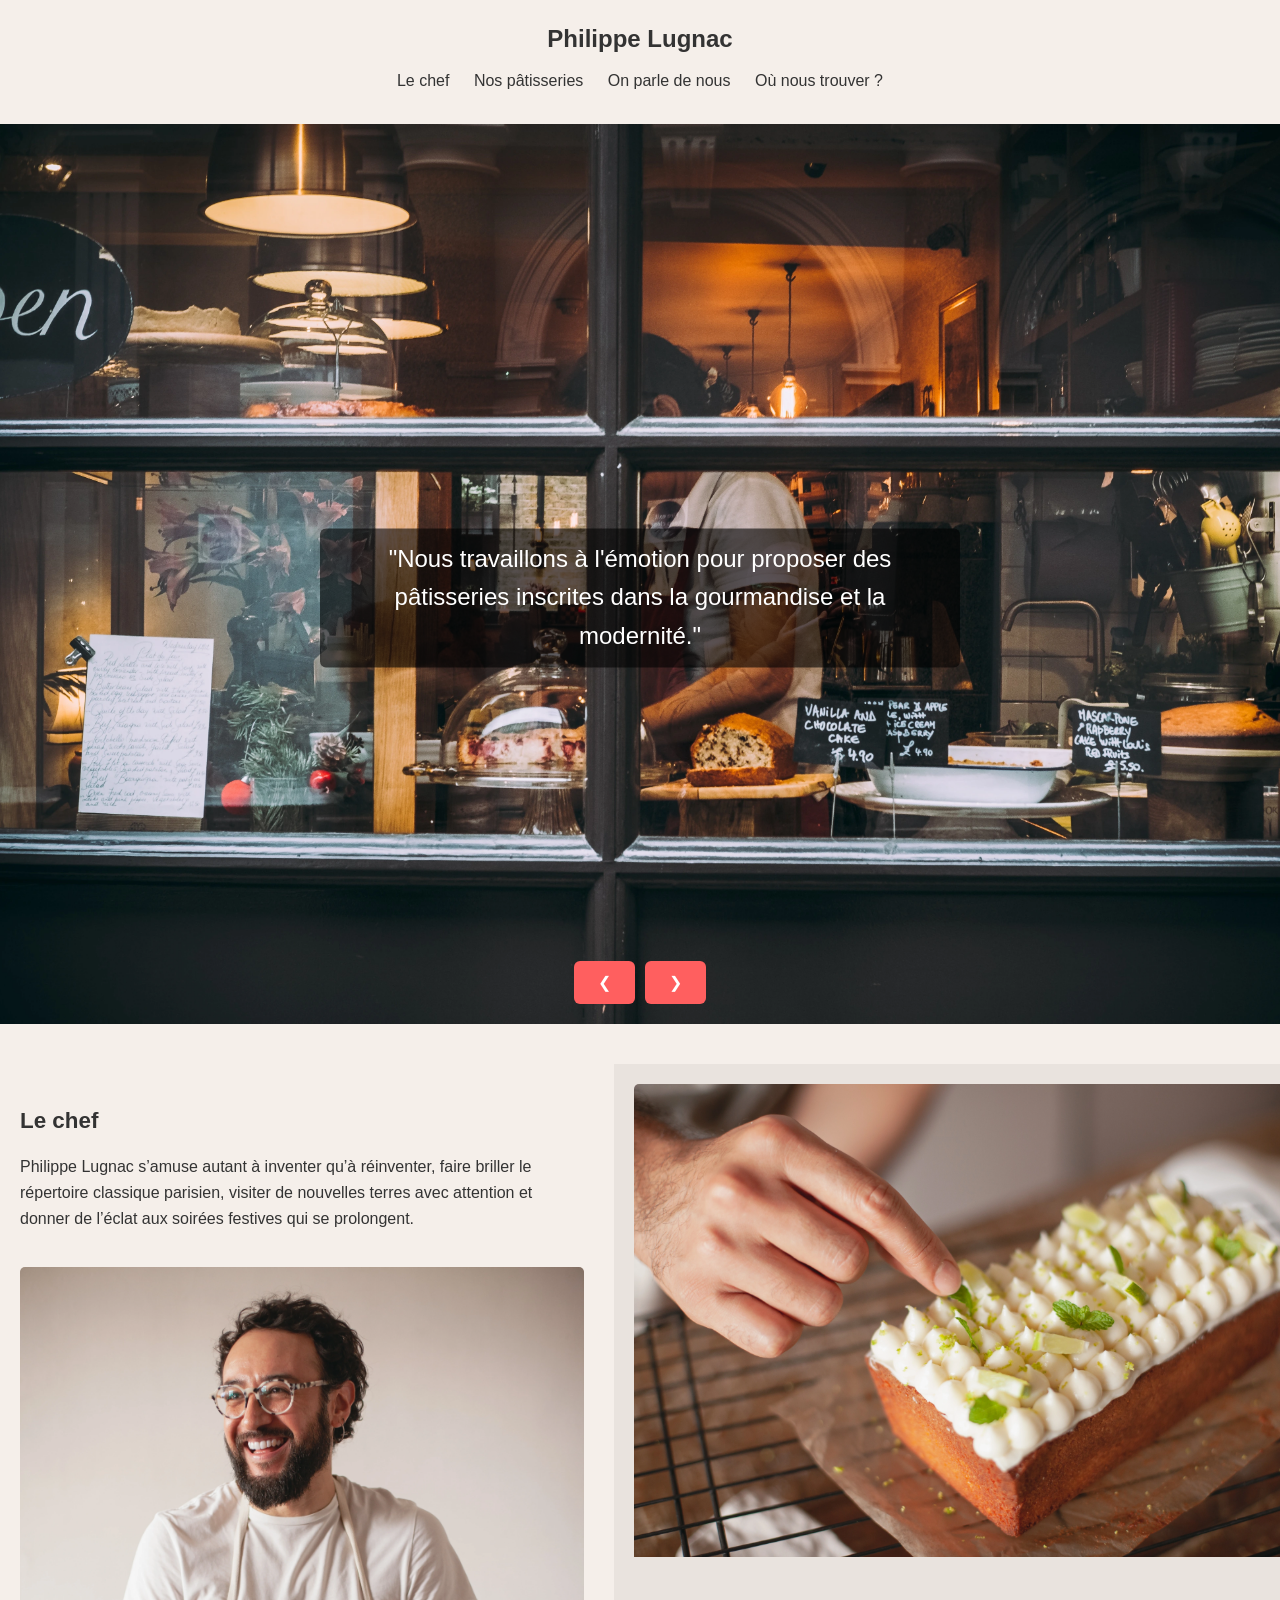
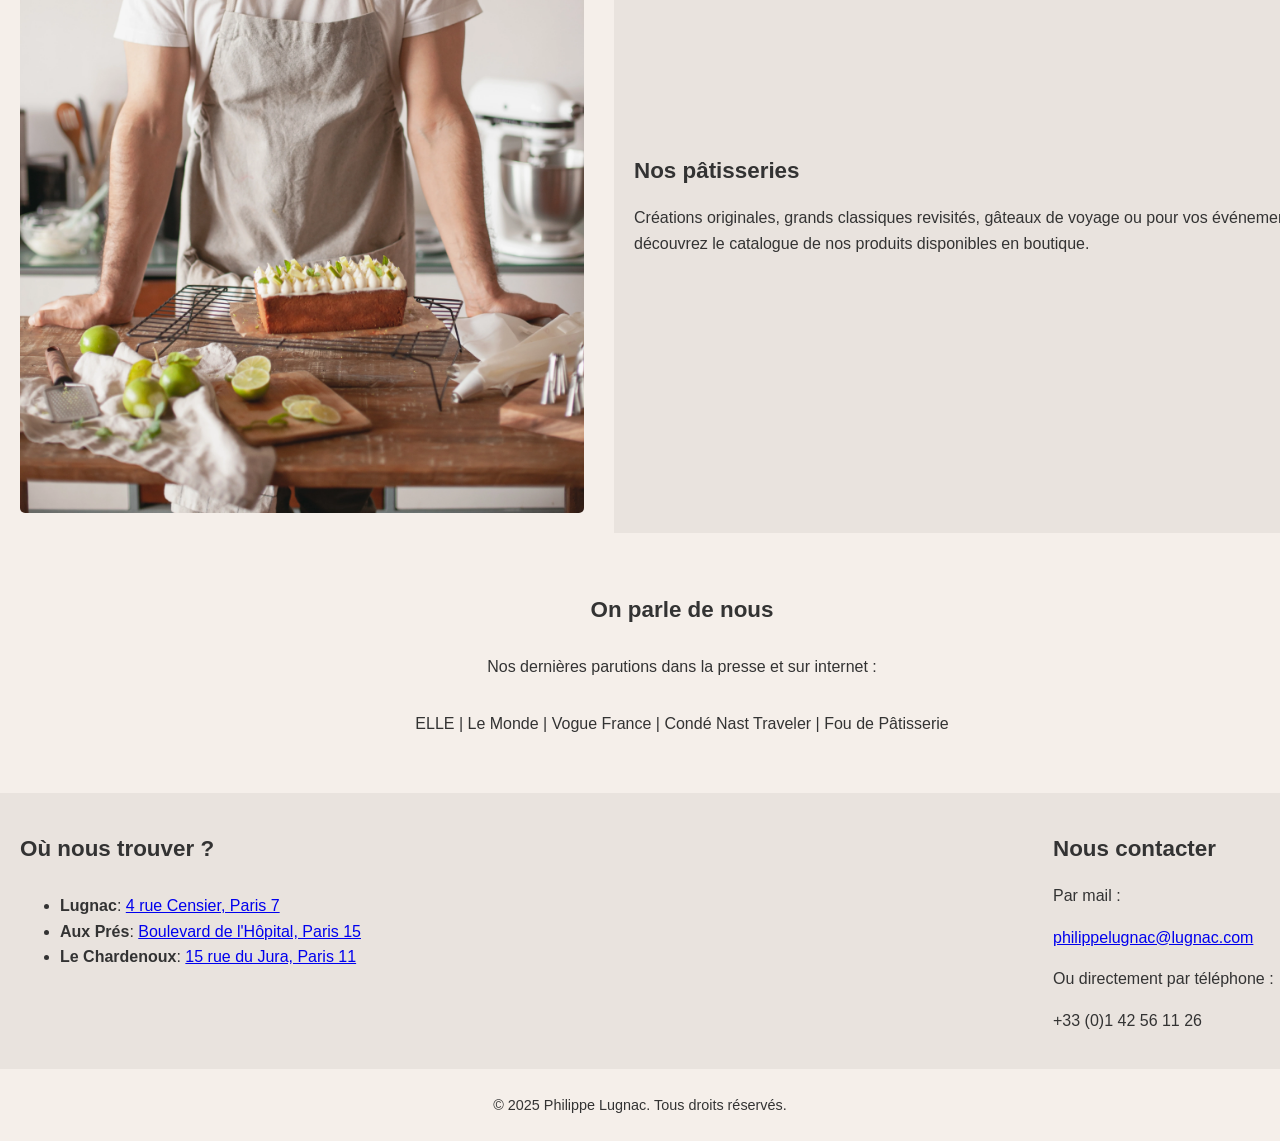
==== commit 5273bb1a: "[~] Contact style" ====
--- a/index.html
+++ b/index.html
@@ -99,7 +99,7 @@
                     </div>
                 </div>
 
-                <div id="">
+                <div id="right">
                     <h2>Nous contacter</h2>
                     <p>Par mail :</p>
                     <a href="mailto:philippelugnac@lugnac.com">philippelugnac@lugnac.com</a>
--- a/style.css
+++ b/style.css
@@ -124,10 +124,14 @@
   padding: 20px;
 }
 
-.chef, .patisseries, .media, .locationsContact {
+.chef, .patisseries, .media {
   display: flex;
   flex-direction: column;
   margin-bottom: 20px;
+}
+
+.locationsContact {
+  display: flex;;
 }
 
 .chef img {
@@ -146,8 +150,6 @@
 
 .locationsContact {
   background-color: #e9e3de;
-  display: flex;
-  justify-content: space-around;
 }
 
 .media {
@@ -202,6 +204,10 @@
   border-radius: 5px;
 }
 
+.right {
+  right: 0;
+}
+
 footer {
   text-align: center;
   padding: 10px;
